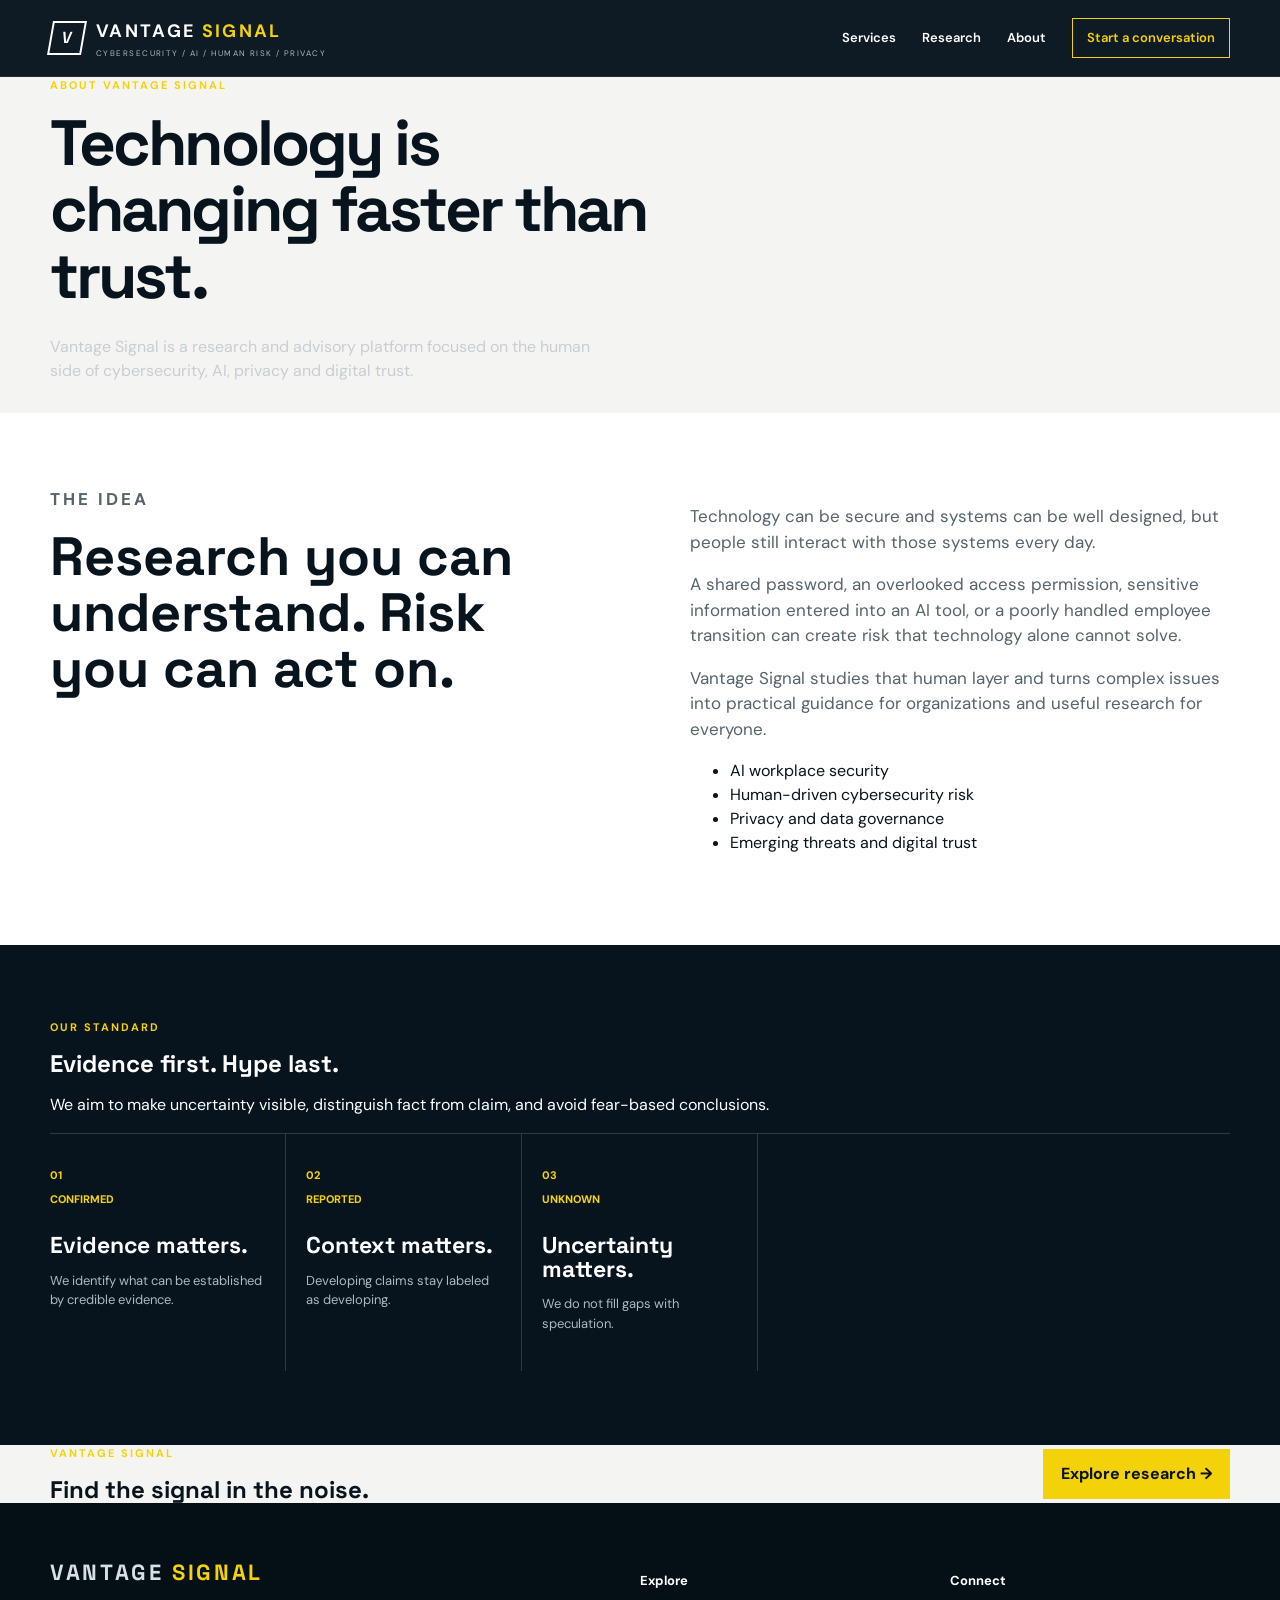
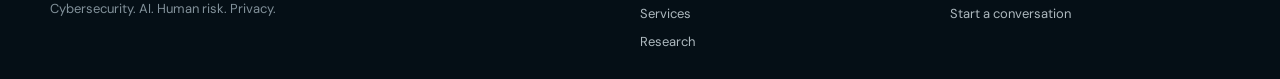
==== about.html @ 1a60cb46 "Publish about page" ====
<!DOCTYPE html><html lang="en"><head><meta charset="UTF-8"><meta name="viewport" content="width=device-width, initial-scale=1.0"><title>About | Vantage Signal</title><link rel="stylesheet" href="styles.css"><link rel="stylesheet" href="v3.css"></head><body><header class="site-header"><div class="container nav-wrap"><a class="brand" href="index.html"><span class="brand-mark">V</span><span><strong>VANTAGE <em>SIGNAL</em></strong><small>CYBERSECURITY / AI / HUMAN RISK / PRIVACY</small></span></a><nav class="nav"><a href="services.html">Services</a><a href="research.html">Research</a><a href="about.html">About</a><a class="nav-button" href="contact.html">Start a conversation</a></nav></div></header><main><section class="library-hero"><div class="container"><p class="eyebrow">ABOUT VANTAGE SIGNAL</p><h1>Technology is changing faster than trust.</h1><p class="lede">Vantage Signal is a research and advisory platform focused on the human side of cybersecurity, AI, privacy and digital trust.</p></div></section><section class="section about"><div class="container about-grid"><div><p class="eyebrow">THE IDEA</p><h2>Research you can understand. Risk you can act on.</h2></div><div><p>Technology can be secure and systems can be well designed, but people still interact with those systems every day.</p><p>A shared password, an overlooked access permission, sensitive information entered into an AI tool, or a poorly handled employee transition can create risk that technology alone cannot solve.</p><p>Vantage Signal studies that human layer and turns complex issues into practical guidance for organizations and useful research for everyone.</p><ul><li>AI workplace security</li><li>Human-driven cybersecurity risk</li><li>Privacy and data governance</li><li>Emerging threats and digital trust</li></ul></div></div></section><section class="section methodology"><div class="container"><div class="method-head"><div><p class="eyebrow">OUR STANDARD</p><h2>Evidence first. Hype last.</h2></div><p>We aim to make uncertainty visible, distinguish fact from claim, and avoid fear-based conclusions.</p></div><div class="method-grid"><div class="method-step method-dark"><span>01</span><div><span>CONFIRMED</span><h3>Evidence matters.</h3><p>We identify what can be established by credible evidence.</p></div></div><div class="method-step"><span>02</span><div><span>REPORTED</span><h3>Context matters.</h3><p>Developing claims stay labeled as developing.</p></div></div><div class="method-step"><span>03</span><div><span>UNKNOWN</span><h3>Uncertainty matters.</h3><p>We do not fill gaps with speculation.</p></div></div></div></div></section><section class="library-cta"><div class="container organization-cta-wrap"><div><p class="eyebrow">VANTAGE SIGNAL</p><h2>Find the signal in the noise.</h2></div><a class="primary-button" href="research.html">Explore research →</a></div></section></main><footer class="footer"><div class="container footer-grid"><div><div class="footer-brand">VANTAGE <span>SIGNAL</span></div><p>Cybersecurity. AI. Human risk. Privacy.</p></div><div><p class="footer-label">Explore</p><a href="services.html">Services</a><a href="research.html">Research</a></div><div><p class="footer-label">Connect</p><a href="contact.html">Start a conversation</a></div></div></footer></body></html>
---- styles.css ----
@import url('https://fonts.googleapis.com/css2?family=DM+Sans:wght@400;500;600;700&family=Space+Grotesk:wght@500;600;700&display=swap');

:root {
  --ink: #07131d;
  --ink-2: #0c1d29;
  --paper: #f4f5f2;
  --white: #fff;
  --muted: #68737b;
  --line: #d8dde0;
  --yellow: #f4d20a;
  --yellow-soft: #fff3a8;
}

* { box-sizing: border-box; }
html { scroll-behavior: smooth; }
body {
  margin: 0;
  background: var(--paper);
  color: var(--ink);
  font-family: "DM Sans", Arial, sans-serif;
  line-height: 1.5;
}
a { color: inherit; text-decoration: none; }
.container { width: min(1180px, calc(100% - 48px)); margin: 0 auto; }
.site-header {
  background: rgba(7,19,29,.97);
  color: #fff;
  position: sticky;
  top: 0;
  z-index: 20;
  border-bottom: 1px solid rgba(255,255,255,.08);
}
.nav-wrap { min-height: 76px; display: flex; align-items: center; justify-content: space-between; gap: 30px; }
.brand { display: flex; align-items: center; gap: 12px; }
.brand-mark {
  width: 34px; height: 34px; display: grid; place-items: center;
  border: 2px solid #fff; font-family: "Space Grotesk"; font-weight: 700;
  transform: skew(-10deg);
}
.brand strong { display: block; letter-spacing: .13em; font-size: 18px; }
.brand em { color: var(--yellow); font-style: normal; }
.brand small { display: block; font-size: 8px; letter-spacing: .18em; color: #aeb9bf; margin-top: 2px; }
.nav { display: flex; align-items: center; gap: 26px; font-size: 13px; font-weight: 600; }
.nav a:hover { color: var(--yellow); }
.nav-button { border: 1px solid var(--yellow); padding: 9px 14px; color: var(--yellow); }
.menu { display: none; background: none; border: 0; color: #fff; font-size: 25px; }

.hero {
  min-height: 560px; background: var(--ink); color: #fff; display: grid;
  grid-template-columns: .9fr 1.1fr; overflow: hidden; position: relative;
}
.hero-copy { padding: 78px 40px 70px 56px; display: flex; flex-direction: column; justify-content: center; position: relative; z-index: 2; }
.eyebrow { color: var(--yellow); font-size: 11px; font-weight: 700; letter-spacing: .18em; margin: 0 0 16px; }
h1,h2,h3 { font-family: "Space Grotesk", sans-serif; line-height: 1.04; margin: 0; }
h1 { font-size: clamp(42px, 5vw, 70px); letter-spacing: -.045em; max-width: 650px; }
h1 span { color: #b9c3c8; }
.lede { max-width: 570px; color: #c6ced2; font-size: 16px; margin: 26px 0 30px; }
.primary-button {
  width: fit-content; background: var(--yellow); color: #07131d; font-weight: 700;
  padding: 13px 18px; display: inline-flex; gap: 18px; align-items: center;
}
.hero-media { position: relative; min-height: 560px; }
.hero-media img { width: 100%; height: 100%; object-fit: cover; display: block; opacity: .78; }
.hero-media:after {
  content: ""; position: absolute; inset: 0;
  background: linear-gradient(90deg, var(--ink), transparent 35%, rgba(7,19,29,.1));
}
.hero-tag {
  position: absolute; right: 28px; bottom: 30px; z-index: 3;
  border-left: 4px solid var(--yellow); padding: 10px 0 10px 14px;
  font-size: 12px; letter-spacing: .16em; line-height: 1.7; color: #fff;
}
.hero-tag b { color: var(--yellow); }

.section { padding: 74px 0; }
.latest { background: var(--paper); }
.section-heading { display: flex; justify-content: space-between; align-items: end; border-bottom: 1px solid var(--line); padding-bottom: 13px; margin-bottom: 30px; }
.section-heading h2 { font-size: 36px; letter-spacing: -.035em; }
.section-heading a, .section-heading span { font-size: 12px; font-weight: 700; color: var(--muted); }
.cards { display: grid; grid-template-columns: repeat(4, 1fr); gap: 18px; }
.card { background: #fff; padding-bottom: 20px; border: 1px solid #e4e7e8; }
.card-image { height: 170px; background-size: cover; background-position: center; }
.card-image.camera { background: linear-gradient(140deg,#0b1d2a,#48636f 55%,#d5c58a); }
.card-image.airpods, .card-image.featured-airpods { background: radial-gradient(ellipse at 62% 45%, #fff 0 8%, #c4ccd1 9% 12%, transparent 13%), radial-gradient(circle at 64% 47%, #1b2730 0 2%, transparent 3%), linear-gradient(135deg,#f6e9c9,#d9b2a8 52%,#4e6b75); }
.card-image.airport { background: linear-gradient(135deg,#4d6872,#e2d7c1 50%,#17303c); }
.card-image.breach { background: linear-gradient(135deg,#101f29,#516775 48%,#d1c59e); }
.card h3, .card p, .card .date { margin-left: 18px; margin-right: 18px; }
.category { color: #9b8300; font-size: 9px; font-weight: 800; letter-spacing: .16em; margin-top: 17px; }
.card h3 { font-size: 21px; margin-top: 7px; }
.card p:not(.category) { color: var(--muted); font-size: 13px; margin-top: 11px; }
.date { display: block; font-size: 10px; color: #8a949a; margin-top: 18px; }

.dark-section { background: var(--ink); color: #fff; }
.section-heading.light { border-color: rgba(255,255,255,.15); }
.section-heading.light span { color: #9daab1; }
.investigation-grid { display: grid; grid-template-columns: repeat(4,1fr); gap: 34px; }
.number { color: var(--yellow); font: 700 14px "Space Grotesk"; margin-bottom: 24px; }
.investigation-grid h3 { font-size: 23px; }
.investigation-grid p { color: #aeb9bf; font-size: 14px; margin-top: 12px; }

.topic-grid { display: grid; grid-template-columns: repeat(4,1fr); gap: 14px; }
.topic {
  min-height: 190px; background: var(--ink-2); color: #fff; padding: 23px;
  border: 1px solid #243642; position: relative; display: flex; flex-direction: column;
  justify-content: space-between; transition: transform .2s ease, border-color .2s ease;
}
.topic:hover { transform: translateY(-4px); border-color: var(--yellow); }
.topic span { color: var(--yellow); font-size: 10px; font-weight: 800; letter-spacing: .15em; }
.topic b { font: 600 22px/1.12 "Space Grotesk"; max-width: 230px; }
.topic i { font-style: normal; position: absolute; right: 20px; bottom: 20px; color: var(--yellow); font-size: 22px; }

.about { background: #fff; }
.about-grid { display: grid; grid-template-columns: 1fr 1fr; gap: 100px; align-items: start; }
.about h2 { font-size: 54px; max-width: 470px; }
.about p { color: #56636b; font-size: 17px; max-width: 600px; }
.newsletter { background: var(--yellow); padding: 58px 0; }
.newsletter-wrap { display: grid; grid-template-columns: 1fr 1fr; gap: 60px; align-items: center; }
.newsletter .eyebrow { color: #645800; }
.newsletter h2 { font-size: 39px; max-width: 560px; }
.newsletter p { margin: 12px 0 0; }
form { display: grid; grid-template-columns: 1fr auto; gap: 8px; }
input { border: 1px solid #a89900; background: rgba(255,255,255,.65); padding: 14px; font: inherit; min-width: 0; }
form button { border: 0; background: var(--ink); color: #fff; padding: 0 20px; font-weight: 700; cursor: pointer; }
form small { grid-column: 1/-1; color: #665d16; margin-top: 4px; }

.footer { background: #050f16; color: #d9e0e3; padding: 55px 0 20px; }
.footer-grid { display: grid; grid-template-columns: 2fr 1fr 1fr; gap: 30px; }
.footer-brand { font: 700 22px "Space Grotesk"; letter-spacing: .12em; }
.footer-brand span { color: var(--yellow); }
.footer p { color: #82919a; font-size: 13px; }
.footer a { display: block; color: #aeb9bf; font-size: 13px; margin: 8px 0; }
.footer a:hover { color: var(--yellow); }
.footer-label { color: #fff !important; font-weight: 700; margin-bottom: 14px; }
.footer-bottom { border-top: 1px solid rgba(255,255,255,.1); margin-top: 45px; padding-top: 18px; display: flex; justify-content: space-between; color: #68767f; font-size: 11px; }

@media (max-width: 900px) {
  .nav { display: none; }
  .menu { display: block; }
  .hero { grid-template-columns: 1fr; }
  .hero-copy { padding: 65px 30px 45px; }
  .hero-media { min-height: 390px; }
  .cards { grid-template-columns: repeat(2,1fr); }
  .investigation-grid, .topic-grid { grid-template-columns: repeat(2,1fr); }
  .about-grid, .newsletter-wrap { grid-template-columns: 1fr; gap: 30px; }
}
@media (max-width: 580px) {
  .container { width: min(100% - 30px, 1180px); }
  .brand strong { font-size: 15px; }
  .brand small { display: none; }
  .hero-copy { padding: 55px 18px 40px; }
  h1 { font-size: 42px; }
  .cards, .investigation-grid, .topic-grid { grid-template-columns: 1fr; }
  .about h2 { font-size: 42px; }
  form { grid-template-columns: 1fr; }
  form button { padding: 13px; }
  .footer-grid { grid-template-columns: 1fr 1fr; }
  .footer-grid > div:first-child { grid-column: 1/-1; }
}

.card-image.generic-ai { background: linear-gradient(135deg,#e5d8c3,#8da0a4 50%,#263b46); }
.card-image.generic-investigation { background: linear-gradient(135deg,#182a34,#d4c7a5 48%,#71838a); }
.card-image.generic-cyber { background: linear-gradient(135deg,#d9d4c7,#506873 52%,#172a35); }
---- v3.css ----
.hero-section{padding:0;background:var(--ink);color:#fff}.hero-grid{display:grid;grid-template-columns:1fr 1fr;min-height:560px}.hero-section .hero-copy{padding:80px 45px 70px 0;display:flex;flex-direction:column;justify-content:center}.hero-section .hero-copy h1{max-width:650px}.hero-actions{display:flex;gap:20px;align-items:center}.text-link{color:#fff;font-weight:700}.hero-note{font-size:10px;letter-spacing:.12em;color:#8f9ba2;margin-top:30px}.split-paths{background:#ebe9e3}.path-intro{max-width:850px;margin-bottom:35px}.path-intro h2{font-size:clamp(35px,4.5vw,60px);line-height:1;letter-spacing:-.04em}.path-grid{display:grid;grid-template-columns:1fr 1fr;gap:16px}.path-card{padding:34px;border:1px solid #cfd2d0;background:#fff;min-height:410px;display:flex;flex-direction:column}.path-card-dark{background:var(--ink);color:#fff;border-color:var(--ink)}.path-top{display:flex;justify-content:space-between;font-size:10px;font-weight:800;letter-spacing:.12em}.path-code{color:var(--yellow)}.path-label{color:#8a949a}.path-card-dark .path-label{color:#aeb9bf}.path-card h3{font-size:32px;margin:48px 0 15px}.path-card p{color:var(--muted);max-width:520px}.path-card-dark p{color:#c1cbd0}.path-card ul{padding-left:18px;color:#4d5960}.path-card-dark ul{color:#c7d0d4}.path-card li{margin:7px 0}.path-link{margin-top:auto;color:inherit;font-weight:800;text-decoration:none;border-top:1px solid currentColor;padding-top:17px}.featured-investigation .feature-grid{display:grid;grid-template-columns:1.05fr .95fr;gap:65px;align-items:center}.feature-copy h2{font-size:clamp(42px,5.2vw,70px);line-height:.98;letter-spacing:-.04em;margin:10px 0 20px}.feature-copy>p:not(.eyebrow):not(.category){color:#c2c9ce;font-size:17px}.feature-meta{display:flex;align-items:center;gap:22px;margin-top:28px;flex-wrap:wrap}.light-button{background:#fff;color:var(--ink)!important}.feature-visual{min-height:470px;display:flex;flex-direction:column;justify-content:space-between;border:1px solid #3a4651;background:#101925;padding:25px;position:relative;box-shadow:14px 14px 0 #05090f}.feature-label{font-size:9px;letter-spacing:.14em;color:#929ca4;font-weight:800}.feature-big{font-size:clamp(68px,9vw,120px);font-weight:900;letter-spacing:-.07em}.feature-flow{display:grid;grid-template-columns:1fr auto 1fr auto 1fr;gap:12px;align-items:center;border-top:1px solid #303845;border-bottom:1px solid #303845;padding:25px 0}.feature-flow span{font-weight:800;letter-spacing:.1em}.feature-flow i{color:var(--yellow);font-size:24px;font-style:normal}.feature-questions{display:grid;gap:6px;color:var(--yellow);font-size:9px;letter-spacing:.13em;font-weight:800}.evidence-stamp{position:absolute;right:24px;bottom:24px;background:var(--yellow);color:var(--ink);padding:10px 13px;font-size:9px;font-weight:900;transform:rotate(-2deg);box-shadow:5px 5px 0 #05090f}.services-home{background:#fff}.service-card{background:#fff}.featured-service{border:2px solid var(--ink);box-shadow:9px 9px 0 var(--yellow)}.methodology{background:var(--ink);color:#fff}.method-intro{max-width:470px;color:#aeb9bf}.method-grid{display:grid;grid-template-columns:repeat(5,1fr);border-top:1px solid #303845}.method-grid>div{padding:28px 20px 25px 0;border-right:1px solid #303845}.method-grid>div:not(:first-child){padding-left:20px}.method-grid span{color:var(--yellow);font-size:11px;font-weight:800}.method-grid h3{font-size:23px;margin:24px 0 8px}.method-grid p{color:#aeb9bf;font-size:13px}.evidence-grid{display:grid;grid-template-columns:repeat(3,1fr);margin-top:1px;border-top:1px solid #303845}.evidence-grid div{padding:20px 22px 0 0}.evidence-grid strong{display:block;color:var(--yellow);font-size:10px;letter-spacing:.14em}.evidence-grid span{display:block;color:#8f9ba2;font-size:12px;margin-top:6px}.trust{background:#fff}.trust-grid{display:grid;grid-template-columns:1fr 1fr;gap:80px}.trust-grid h2{font-size:clamp(38px,5vw,64px);line-height:.98}.trust-copy>p{color:var(--muted);font-size:17px}.trust-lines{border-top:1px solid var(--line);margin-top:25px}.trust-lines div{display:flex;justify-content:space-between;gap:20px;padding:14px 0;border-bottom:1px solid var(--line);font-size:11px}.trust-lines span{color:var(--muted)}.organization-cta{background:var(--yellow)}.organization-cta-wrap{display:flex;align-items:center;justify-content:space-between;gap:50px}.organization-cta h2{font-size:clamp(36px,5vw,64px);line-height:1;max-width:780px}.organization-cta p:not(.eyebrow){color:#4f480e}.organization-cta .primary-button{white-space:nowrap}@media(max-width:900px){.hero-grid,.path-grid,.featured-investigation .feature-grid,.trust-grid{grid-template-columns:1fr}.hero-section .hero-copy{padding:65px 0 45px}.hero-media{min-height:390px}.method-grid{grid-template-columns:repeat(2,1fr)}.method-grid>div{border-bottom:1px solid #303845}.evidence-grid{grid-template-columns:1fr}.organization-cta-wrap{display:block}.organization-cta .primary-button{margin-top:25px;display:inline-flex}}@media(max-width:600px){.hero-section .hero-copy{padding:55px 0 40px}.path-card h3{font-size:28px;margin-top:35px}.method-grid{grid-template-columns:1fr}.method-grid>div,.method-grid>div:not(:first-child){padding:24px 0;border-right:0}.trust-lines div{display:block}.trust-lines span{display:block;margin-top:5px}}
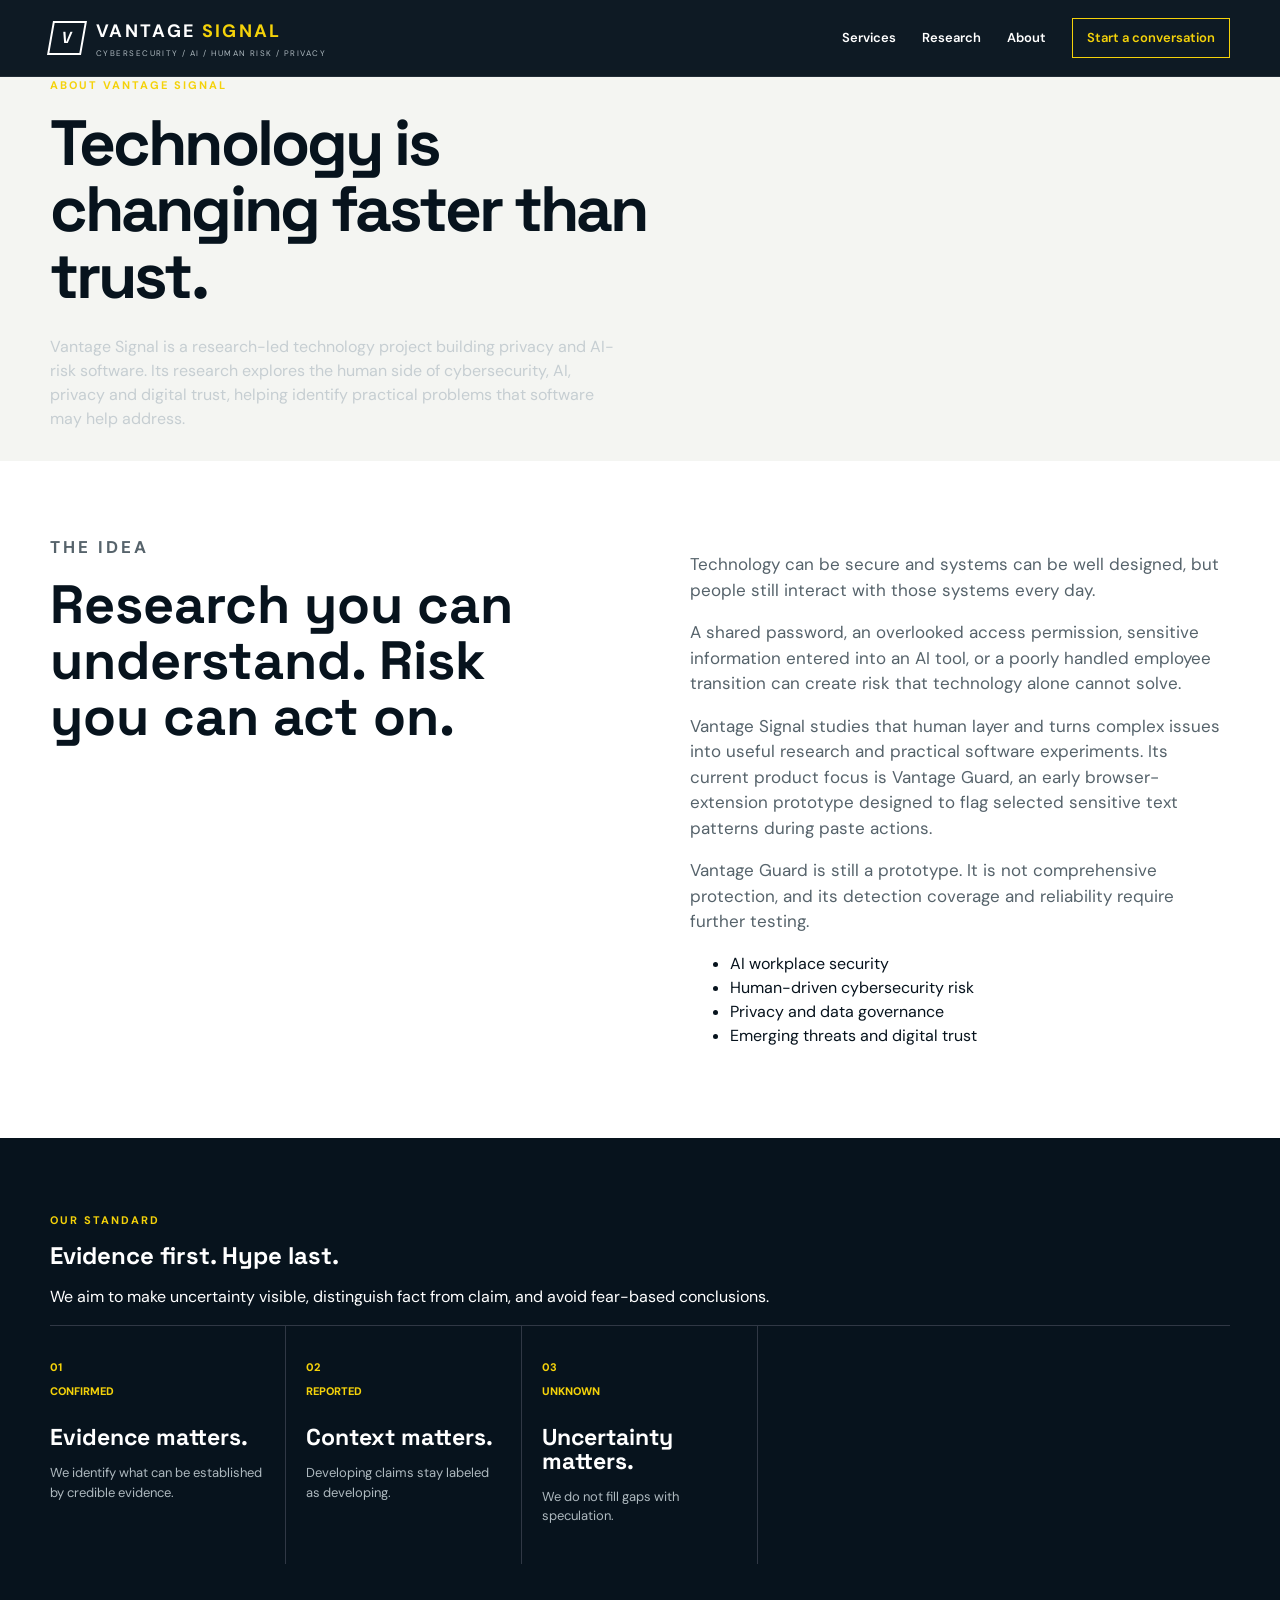
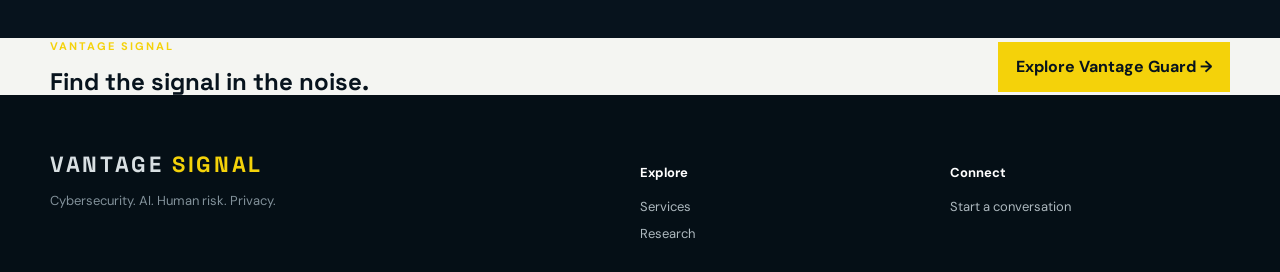
==== commit b9c2135a: "Refocus Vantage Signal site on Vantage Guard prototype" ====
--- a/about.html
+++ b/about.html
@@ -1 +1 @@
-<!DOCTYPE html><html lang="en"><head><meta charset="UTF-8"><meta name="viewport" content="width=device-width, initial-scale=1.0"><title>About | Vantage Signal</title><link rel="stylesheet" href="styles.css"><link rel="stylesheet" href="v3.css"></head><body><header class="site-header"><div class="container nav-wrap"><a class="brand" href="index.html"><span class="brand-mark">V</span><span><strong>VANTAGE <em>SIGNAL</em></strong><small>CYBERSECURITY / AI / HUMAN RISK / PRIVACY</small></span></a><nav class="nav"><a href="services.html">Services</a><a href="research.html">Research</a><a href="about.html">About</a><a class="nav-button" href="contact.html">Start a conversation</a></nav></div></header><main><section class="library-hero"><div class="container"><p class="eyebrow">ABOUT VANTAGE SIGNAL</p><h1>Technology is changing faster than trust.</h1><p class="lede">Vantage Signal is a research and advisory platform focused on the human side of cybersecurity, AI, privacy and digital trust.</p></div></section><section class="section about"><div class="container about-grid"><div><p class="eyebrow">THE IDEA</p><h2>Research you can understand. Risk you can act on.</h2></div><div><p>Technology can be secure and systems can be well designed, but people still interact with those systems every day.</p><p>A shared password, an overlooked access permission, sensitive information entered into an AI tool, or a poorly handled employee transition can create risk that technology alone cannot solve.</p><p>Vantage Signal studies that human layer and turns complex issues into practical guidance for organizations and useful research for everyone.</p><ul><li>AI workplace security</li><li>Human-driven cybersecurity risk</li><li>Privacy and data governance</li><li>Emerging threats and digital trust</li></ul></div></div></section><section class="section methodology"><div class="container"><div class="method-head"><div><p class="eyebrow">OUR STANDARD</p><h2>Evidence first. Hype last.</h2></div><p>We aim to make uncertainty visible, distinguish fact from claim, and avoid fear-based conclusions.</p></div><div class="method-grid"><div class="method-step method-dark"><span>01</span><div><span>CONFIRMED</span><h3>Evidence matters.</h3><p>We identify what can be established by credible evidence.</p></div></div><div class="method-step"><span>02</span><div><span>REPORTED</span><h3>Context matters.</h3><p>Developing claims stay labeled as developing.</p></div></div><div class="method-step"><span>03</span><div><span>UNKNOWN</span><h3>Uncertainty matters.</h3><p>We do not fill gaps with speculation.</p></div></div></div></div></section><section class="library-cta"><div class="container organization-cta-wrap"><div><p class="eyebrow">VANTAGE SIGNAL</p><h2>Find the signal in the noise.</h2></div><a class="primary-button" href="research.html">Explore research →</a></div></section></main><footer class="footer"><div class="container footer-grid"><div><div class="footer-brand">VANTAGE <span>SIGNAL</span></div><p>Cybersecurity. AI. Human risk. Privacy.</p></div><div><p class="footer-label">Explore</p><a href="services.html">Services</a><a href="research.html">Research</a></div><div><p class="footer-label">Connect</p><a href="contact.html">Start a conversation</a></div></div></footer></body></html>+<!DOCTYPE html><html lang="en"><head><meta charset="UTF-8"><meta name="viewport" content="width=device-width, initial-scale=1.0"><title>About | Vantage Signal</title><link rel="stylesheet" href="styles.css"><link rel="stylesheet" href="v3.css"></head><body><header class="site-header"><div class="container nav-wrap"><a class="brand" href="index.html"><span class="brand-mark">V</span><span><strong>VANTAGE <em>SIGNAL</em></strong><small>CYBERSECURITY / AI / HUMAN RISK / PRIVACY</small></span></a><nav class="nav"><a href="services.html">Services</a><a href="research.html">Research</a><a href="about.html">About</a><a class="nav-button" href="contact.html">Start a conversation</a></nav></div></header><main><section class="library-hero"><div class="container"><p class="eyebrow">ABOUT VANTAGE SIGNAL</p><h1>Technology is changing faster than trust.</h1><p class="lede">Vantage Signal is a research-led technology project building privacy and AI-risk software. Its research explores the human side of cybersecurity, AI, privacy and digital trust, helping identify practical problems that software may help address.</p></div></section><section class="section about"><div class="container about-grid"><div><p class="eyebrow">THE IDEA</p><h2>Research you can understand. Risk you can act on.</h2></div><div><p>Technology can be secure and systems can be well designed, but people still interact with those systems every day.</p><p>A shared password, an overlooked access permission, sensitive information entered into an AI tool, or a poorly handled employee transition can create risk that technology alone cannot solve.</p><p>Vantage Signal studies that human layer and turns complex issues into useful research and practical software experiments. Its current product focus is Vantage Guard, an early browser-extension prototype designed to flag selected sensitive text patterns during paste actions.</p><p>Vantage Guard is still a prototype. It is not comprehensive protection, and its detection coverage and reliability require further testing.</p><ul><li>AI workplace security</li><li>Human-driven cybersecurity risk</li><li>Privacy and data governance</li><li>Emerging threats and digital trust</li></ul></div></div></section><section class="section methodology"><div class="container"><div class="method-head"><div><p class="eyebrow">OUR STANDARD</p><h2>Evidence first. Hype last.</h2></div><p>We aim to make uncertainty visible, distinguish fact from claim, and avoid fear-based conclusions.</p></div><div class="method-grid"><div class="method-step method-dark"><span>01</span><div><span>CONFIRMED</span><h3>Evidence matters.</h3><p>We identify what can be established by credible evidence.</p></div></div><div class="method-step"><span>02</span><div><span>REPORTED</span><h3>Context matters.</h3><p>Developing claims stay labeled as developing.</p></div></div><div class="method-step"><span>03</span><div><span>UNKNOWN</span><h3>Uncertainty matters.</h3><p>We do not fill gaps with speculation.</p></div></div></div></div></section><section class="library-cta"><div class="container organization-cta-wrap"><div><p class="eyebrow">VANTAGE SIGNAL</p><h2>Find the signal in the noise.</h2></div><a class="primary-button" href="services.html">Explore Vantage Guard →</a></div></section></main><footer class="footer"><div class="container footer-grid"><div><div class="footer-brand">VANTAGE <span>SIGNAL</span></div><p>Cybersecurity. AI. Human risk. Privacy.</p></div><div><p class="footer-label">Explore</p><a href="services.html">Services</a><a href="research.html">Research</a></div><div><p class="footer-label">Connect</p><a href="contact.html">Start a conversation</a></div></div></footer></body></html>
--- a/v3.css
+++ b/v3.css
@@ -1 +1,4 @@
-.hero-section{padding:0;background:var(--ink);color:#fff}.hero-grid{display:grid;grid-template-columns:1fr 1fr;min-height:560px}.hero-section .hero-copy{padding:80px 45px 70px 0;display:flex;flex-direction:column;justify-content:center}.hero-section .hero-copy h1{max-width:650px}.hero-actions{display:flex;gap:20px;align-items:center}.text-link{color:#fff;font-weight:700}.hero-note{font-size:10px;letter-spacing:.12em;color:#8f9ba2;margin-top:30px}.split-paths{background:#ebe9e3}.path-intro{max-width:850px;margin-bottom:35px}.path-intro h2{font-size:clamp(35px,4.5vw,60px);line-height:1;letter-spacing:-.04em}.path-grid{display:grid;grid-template-columns:1fr 1fr;gap:16px}.path-card{padding:34px;border:1px solid #cfd2d0;background:#fff;min-height:410px;display:flex;flex-direction:column}.path-card-dark{background:var(--ink);color:#fff;border-color:var(--ink)}.path-top{display:flex;justify-content:space-between;font-size:10px;font-weight:800;letter-spacing:.12em}.path-code{color:var(--yellow)}.path-label{color:#8a949a}.path-card-dark .path-label{color:#aeb9bf}.path-card h3{font-size:32px;margin:48px 0 15px}.path-card p{color:var(--muted);max-width:520px}.path-card-dark p{color:#c1cbd0}.path-card ul{padding-left:18px;color:#4d5960}.path-card-dark ul{color:#c7d0d4}.path-card li{margin:7px 0}.path-link{margin-top:auto;color:inherit;font-weight:800;text-decoration:none;border-top:1px solid currentColor;padding-top:17px}.featured-investigation .feature-grid{display:grid;grid-template-columns:1.05fr .95fr;gap:65px;align-items:center}.feature-copy h2{font-size:clamp(42px,5.2vw,70px);line-height:.98;letter-spacing:-.04em;margin:10px 0 20px}.feature-copy>p:not(.eyebrow):not(.category){color:#c2c9ce;font-size:17px}.feature-meta{display:flex;align-items:center;gap:22px;margin-top:28px;flex-wrap:wrap}.light-button{background:#fff;color:var(--ink)!important}.feature-visual{min-height:470px;display:flex;flex-direction:column;justify-content:space-between;border:1px solid #3a4651;background:#101925;padding:25px;position:relative;box-shadow:14px 14px 0 #05090f}.feature-label{font-size:9px;letter-spacing:.14em;color:#929ca4;font-weight:800}.feature-big{font-size:clamp(68px,9vw,120px);font-weight:900;letter-spacing:-.07em}.feature-flow{display:grid;grid-template-columns:1fr auto 1fr auto 1fr;gap:12px;align-items:center;border-top:1px solid #303845;border-bottom:1px solid #303845;padding:25px 0}.feature-flow span{font-weight:800;letter-spacing:.1em}.feature-flow i{color:var(--yellow);font-size:24px;font-style:normal}.feature-questions{display:grid;gap:6px;color:var(--yellow);font-size:9px;letter-spacing:.13em;font-weight:800}.evidence-stamp{position:absolute;right:24px;bottom:24px;background:var(--yellow);color:var(--ink);padding:10px 13px;font-size:9px;font-weight:900;transform:rotate(-2deg);box-shadow:5px 5px 0 #05090f}.services-home{background:#fff}.service-card{background:#fff}.featured-service{border:2px solid var(--ink);box-shadow:9px 9px 0 var(--yellow)}.methodology{background:var(--ink);color:#fff}.method-intro{max-width:470px;color:#aeb9bf}.method-grid{display:grid;grid-template-columns:repeat(5,1fr);border-top:1px solid #303845}.method-grid>div{padding:28px 20px 25px 0;border-right:1px solid #303845}.method-grid>div:not(:first-child){padding-left:20px}.method-grid span{color:var(--yellow);font-size:11px;font-weight:800}.method-grid h3{font-size:23px;margin:24px 0 8px}.method-grid p{color:#aeb9bf;font-size:13px}.evidence-grid{display:grid;grid-template-columns:repeat(3,1fr);margin-top:1px;border-top:1px solid #303845}.evidence-grid div{padding:20px 22px 0 0}.evidence-grid strong{display:block;color:var(--yellow);font-size:10px;letter-spacing:.14em}.evidence-grid span{display:block;color:#8f9ba2;font-size:12px;margin-top:6px}.trust{background:#fff}.trust-grid{display:grid;grid-template-columns:1fr 1fr;gap:80px}.trust-grid h2{font-size:clamp(38px,5vw,64px);line-height:.98}.trust-copy>p{color:var(--muted);font-size:17px}.trust-lines{border-top:1px solid var(--line);margin-top:25px}.trust-lines div{display:flex;justify-content:space-between;gap:20px;padding:14px 0;border-bottom:1px solid var(--line);font-size:11px}.trust-lines span{color:var(--muted)}.organization-cta{background:var(--yellow)}.organization-cta-wrap{display:flex;align-items:center;justify-content:space-between;gap:50px}.organization-cta h2{font-size:clamp(36px,5vw,64px);line-height:1;max-width:780px}.organization-cta p:not(.eyebrow){color:#4f480e}.organization-cta .primary-button{white-space:nowrap}@media(max-width:900px){.hero-grid,.path-grid,.featured-investigation .feature-grid,.trust-grid{grid-template-columns:1fr}.hero-section .hero-copy{padding:65px 0 45px}.hero-media{min-height:390px}.method-grid{grid-template-columns:repeat(2,1fr)}.method-grid>div{border-bottom:1px solid #303845}.evidence-grid{grid-template-columns:1fr}.organization-cta-wrap{display:block}.organization-cta .primary-button{margin-top:25px;display:inline-flex}}@media(max-width:600px){.hero-section .hero-copy{padding:55px 0 40px}.path-card h3{font-size:28px;margin-top:35px}.method-grid{grid-template-columns:1fr}.method-grid>div,.method-grid>div:not(:first-child){padding:24px 0;border-right:0}.trust-lines div{display:block}.trust-lines span{display:block;margin-top:5px}}+.hero-section{padding:0;background:var(--ink);color:#fff}.hero-grid{display:grid;grid-template-columns:1fr 1fr;min-height:560px}.hero-section .hero-copy{padding:80px 45px 70px 0;display:flex;flex-direction:column;justify-content:center}.hero-section .hero-copy h1{max-width:650px}.hero-actions{display:flex;gap:20px;align-items:center}.text-link{color:#fff;font-weight:700}.hero-note{font-size:10px;letter-spacing:.12em;color:#8f9ba2;margin-top:30px}.split-paths{background:#ebe9e3}.path-intro{max-width:850px;margin-bottom:35px}.path-intro h2{font-size:clamp(35px,4.5vw,60px);line-height:1;letter-spacing:-.04em}.path-grid{display:grid;grid-template-columns:1fr 1fr;gap:16px}.path-card{padding:34px;border:1px solid #cfd2d0;background:#fff;min-height:410px;display:flex;flex-direction:column}.path-card-dark{background:var(--ink);color:#fff;border-color:var(--ink)}.path-top{display:flex;justify-content:space-between;font-size:10px;font-weight:800;letter-spacing:.12em}.path-code{color:var(--yellow)}.path-label{color:#8a949a}.path-card-dark .path-label{color:#aeb9bf}.path-card h3{font-size:32px;margin:48px 0 15px}.path-card p{color:var(--muted);max-width:520px}.path-card-dark p{color:#c1cbd0}.path-card ul{padding-left:18px;color:#4d5960}.path-card-dark ul{color:#c7d0d4}.path-card li{margin:7px 0}.path-link{margin-top:auto;color:inherit;font-weight:800;text-decoration:none;border-top:1px solid currentColor;padding-top:17px}.featured-investigation .feature-grid{display:grid;grid-template-columns:1.05fr .95fr;gap:65px;align-items:center}.feature-copy h2{font-size:clamp(42px,5.2vw,70px);line-height:.98;letter-spacing:-.04em;margin:10px 0 20px}.feature-copy>p:not(.eyebrow):not(.category){color:#c2c9ce;font-size:17px}.feature-meta{display:flex;align-items:center;gap:22px;margin-top:28px;flex-wrap:wrap}.light-button{background:#fff;color:var(--ink)!important}.feature-visual{min-height:470px;display:flex;flex-direction:column;justify-content:space-between;border:1px solid #3a4651;background:#101925;padding:25px;position:relative;box-shadow:14px 14px 0 #05090f}.feature-label{font-size:9px;letter-spacing:.14em;color:#929ca4;font-weight:800}.feature-big{font-size:clamp(68px,9vw,120px);font-weight:900;letter-spacing:-.07em}.feature-flow{display:grid;grid-template-columns:1fr auto 1fr auto 1fr;gap:12px;align-items:center;border-top:1px solid #303845;border-bottom:1px solid #303845;padding:25px 0}.feature-flow span{font-weight:800;letter-spacing:.1em}.feature-flow i{color:var(--yellow);font-size:24px;font-style:normal}.feature-questions{display:grid;gap:6px;color:var(--yellow);font-size:9px;letter-spacing:.13em;font-weight:800}.evidence-stamp{position:absolute;right:24px;bottom:24px;background:var(--yellow);color:var(--ink);padding:10px 13px;font-size:9px;font-weight:900;transform:rotate(-2deg);box-shadow:5px 5px 0 #05090f}
+/* FOR ORGANIZATIONS — structured service section */
+.services-home{background:#f4f2ed!important;padding:100px 0!important}.services-home .section-heading{display:grid!important;grid-template-columns:minmax(0,1fr) auto!important;gap:40px!important;align-items:end!important;margin-bottom:48px!important;border-bottom:1px solid #c9cecf!important;padding-bottom:28px!important}.services-home .section-heading .eyebrow{margin:0 0 14px!important;color:#8a6c00!important;font-size:10px!important;font-weight:900!important;letter-spacing:.17em!important}.services-home .section-heading h2{font-family:'Space Grotesk',Arial,sans-serif!important;font-size:clamp(40px,5vw,68px)!important;line-height:.96!important;letter-spacing:-.05em!important;color:#07131d!important;max-width:780px!important;margin:0!important}.services-home .section-heading>a{color:#07131d!important;font-size:12px!important;font-weight:900!important;text-decoration:none!important;white-space:nowrap!important;padding-bottom:5px!important}.services-home .section-heading>a:hover{text-decoration:underline!important}.services-home .service-grid{display:grid!important;grid-template-columns:1.18fr 1fr 1fr!important;gap:16px!important;align-items:stretch!important}.services-home .service-card{background:#fff!important;border:1px solid #cbd0d2!important;padding:30px!important;min-height:390px!important;display:flex!important;flex-direction:column!important;position:relative!important;box-shadow:none!important}.services-home .service-card.featured-service{background:#07131d!important;color:#fff!important;border:1px solid #07131d!important;box-shadow:10px 10px 0 #f1d34b!important}.services-home .service-top{display:flex!important;justify-content:space-between!important;align-items:center!important;border-bottom:1px solid #d7dcdd!important;padding-bottom:18px!important;font-size:10px!important;font-weight:900!important;letter-spacing:.14em!important}.services-home .featured-service .service-top{border-color:#30404a!important}.services-home .service-top .price{font-size:12px!important;letter-spacing:.04em!important}.services-home .service-card .category{font-size:9px!important;font-weight:900!important;letter-spacing:.16em!important;color:#8a6c00!important;margin:25px 0 0!important}.services-home .featured-service .category{color:#f1d34b!important}.services-home .service-card h3{font-family:'Space Grotesk',Arial,sans-serif!important;font-size:28px!important;line-height:1.04!important;letter-spacing:-.025em!important;color:#07131d!important;margin:12px 0 14px!important;max-width:360px!important}.services-home .featured-service h3{color:#fff!important}.services-home .service-card>p:not(.category){color:#657078!important;font-size:15px!important;line-height:1.55!important;max-width:350px!important;margin:0!important}.services-home .featured-service>p:not(.category){color:#c2ccd1!important}.services-home .service-card>a{margin-top:auto;padding-top:20px!important;border-top:1px solid #d7dcdd!important;color:#07131d!important;font-size:11px!important;font-weight:900!important;text-decoration:none!important;letter-spacing:.02em!important}.services-home .featured-service>a{border-color:#30404a!important;color:#fff!important}.services-home .service-card>a:hover{color:#8a6c00!important}.services-home .featured-service>a:hover{color:#f1d34b!important}
+.methodology{background:var(--ink);color:#fff}.method-intro{max-width:470px;color:#aeb9bf}.method-grid{display:grid;grid-template-columns:repeat(5,1fr);border-top:1px solid #303845}.method-grid>div{padding:28px 20px 25px 0;border-right:1px solid #303845}.method-grid>div:not(:first-child){padding-left:20px}.method-grid span{color:var(--yellow);font-size:11px;font-weight:800}.method-grid h3{font-size:23px;margin:24px 0 8px}.method-grid p{color:#aeb9bf;font-size:13px}.evidence-grid{display:grid;grid-template-columns:repeat(3,1fr);margin-top:1px;border-top:1px solid #303845}.evidence-grid div{padding:20px 22px 0 0}.evidence-grid strong{display:block;color:var(--yellow);font-size:10px;letter-spacing:.14em}.evidence-grid span{display:block;color:#8f9ba2;font-size:12px;margin-top:6px}.trust{background:#fff}.trust-grid{display:grid;grid-template-columns:1fr 1fr;gap:80px}.trust-grid h2{font-size:clamp(38px,5vw,64px);line-height:.98}.trust-copy>p{color:var(--muted);font-size:17px}.trust-lines{border-top:1px solid var(--line);margin-top:25px}.trust-lines div{display:flex;justify-content:space-between;gap:20px;padding:14px 0;border-bottom:1px solid var(--line);font-size:11px}.trust-lines span{color:var(--muted)}.organization-cta{background:var(--yellow)}.organization-cta-wrap{display:flex;align-items:center;justify-content:space-between;gap:50px}.organization-cta h2{font-size:clamp(36px,5vw,64px);line-height:1;max-width:780px}.organization-cta p:not(.eyebrow){color:#4f480e}.organization-cta .primary-button{white-space:nowrap}.article-kicker{font-size:10px;letter-spacing:.16em;font-weight:800;color:#9daab1}.article-hero{background:#0b1320;color:#fff;padding:92px 0 88px}.article-hero .container{max-width:1180px;margin:auto}.article-hero .eyebrow{font-size:10px;letter-spacing:.16em;font-weight:800;color:#f1d34b;margin:0 0 18px}.article-hero .article-kicker{color:#9daab1;margin:0 0 20px}.article-hero h1{color:#fff!important;opacity:1!important;visibility:visible!important;font-size:clamp(48px,6vw,82px);line-height:.96;letter-spacing:-.055em;max-width:930px;margin:0}.article-hero .lede{color:#c3ccd1!important;opacity:1!important;visibility:visible!important;font-size:18px;line-height:1.55;max-width:760px;margin:28px 0 0}.article-visual{background:#ebe9e3}.article-visual-card{border:1px solid #384250;background:#101925;padding:28px;box-shadow:14px 14px 0 #05090f;color:#fff}.article-visual-word{font-size:clamp(65px,9vw,120px);font-weight:900;letter-spacing:-.07em}.article-flow{display:grid;grid-template-columns:1fr auto 1fr auto 1fr;gap:12px;align-items:center;border-top:1px solid #303845;border-bottom:1px solid #303845;padding:25px 0}.article-flow i{color:var(--yellow);font-size:24px;font-style:normal}.article-flow span{display:block;color:#8f9ba2;font-size:10px;letter-spacing:.1em}.article-layout{display:grid;grid-template-columns:minmax(0,1fr) 300px;gap:70px}.article-body{background:#f4f2ed}.article-body article{max-width:760px}.article-body p{font-size:17px;line-height:1.7;color:#3f4248!important;opacity:1!important;visibility:visible!important}.article-body h2{color:#0b1320!important;font-family:'Space Grotesk',Arial,sans-serif;font-size:32px;line-height:1.1;margin:50px 0 16px;opacity:1!important;visibility:visible!important}.article-body h3{color:#0b1320!important}.article-lead{font-size:23px!important;line-height:1.45!important;color:#0b1320!important}.article-callout{border-left:4px solid var(--yellow);background:#ebe9e3;padding:22px;margin:30px 0}.article-diagram,.know-grid{display:grid;grid-template-columns:repeat(2,1fr);gap:1px;background:var(--line);margin:30px 0}.article-diagram>div,.know-grid>div{background:#fff;padding:25px}.article-diagram span{display:block;font-size:10px;letter-spacing:.12em;color:#8a6c00;font-weight:800;margin-bottom:7px}.article-diagram b{color:#0b1320}.know-grid h3{margin-top:0}.know-grid li{color:#3f4248;line-height:1.5;margin:7px 0}.article-end-note{border-top:1px solid var(--line);margin-top:45px;padding-top:18px;display:flex;justify-content:space-between;gap:20px;color:#0b1320}.sidebar-card{background:#fff;border:1px solid var(--line);padding:22px;margin-bottom:16px;color:#3f4248}.sidebar-card p{font-size:13px!important}.sidebar-card .eyebrow{color:#8a6c00!important;font-size:9px!important}.sidebar-card a{color:#0b1320;text-decoration:underline}.article-body aside .secondary-button{display:inline-flex;background:#0b1320;color:#fff;padding:13px 16px;text-decoration:none;font-weight:700}.article-body aside .secondary-button:hover{background:#f1d34b;color:#0b1320}@media(max-width:900px){.hero-grid,.path-grid,.featured-investigation .feature-grid,.trust-grid,.article-layout{grid-template-columns:1fr}.hero-section .hero-copy{padding:65px 0 45px}.hero-media{min-height:390px}.services-home .section-heading{grid-template-columns:1fr!important;gap:20px!important}.services-home .section-heading>a{justify-self:start!important}.services-home .service-grid{grid-template-columns:1fr 1fr!important}.services-home .service-card.featured-service{grid-column:1 / -1!important}.method-grid{grid-template-columns:repeat(2,1fr)}.method-grid>div{border-bottom:1px solid #303845}.evidence-grid{grid-template-columns:1fr}.organization-cta-wrap{display:block}.organization-cta .primary-button{margin-top:25px;display:inline-flex}.library-grid{grid-template-columns:1fr 1fr}}@media(max-width:600px){.hero-section .hero-copy{padding:55px 0 40px}.path-card h3{font-size:28px;margin-top:35px}.services-home{padding:70px 0!important}.services-home .section-heading h2{font-size:42px!important}.services-home .service-grid{grid-template-columns:1fr!important}.services-home .service-card.featured-service{grid-column:auto!important}.services-home .service-card{min-height:350px!important}.method-grid{grid-template-columns:1fr}.method-grid>div,.method-grid>div:not(:first-child){padding:24px 0;border-right:0}.trust-lines div{display:block}.trust-lines span{display:block;margin-top:5px}.article-hero{padding:65px 0}.article-hero h1{font-size:52px}.article-layout{gap:35px}.article-diagram,.know-grid{grid-template-columns:1fr}.article-end-note{display:block}.article-end-note strong{display:block;margin-top:8px}}
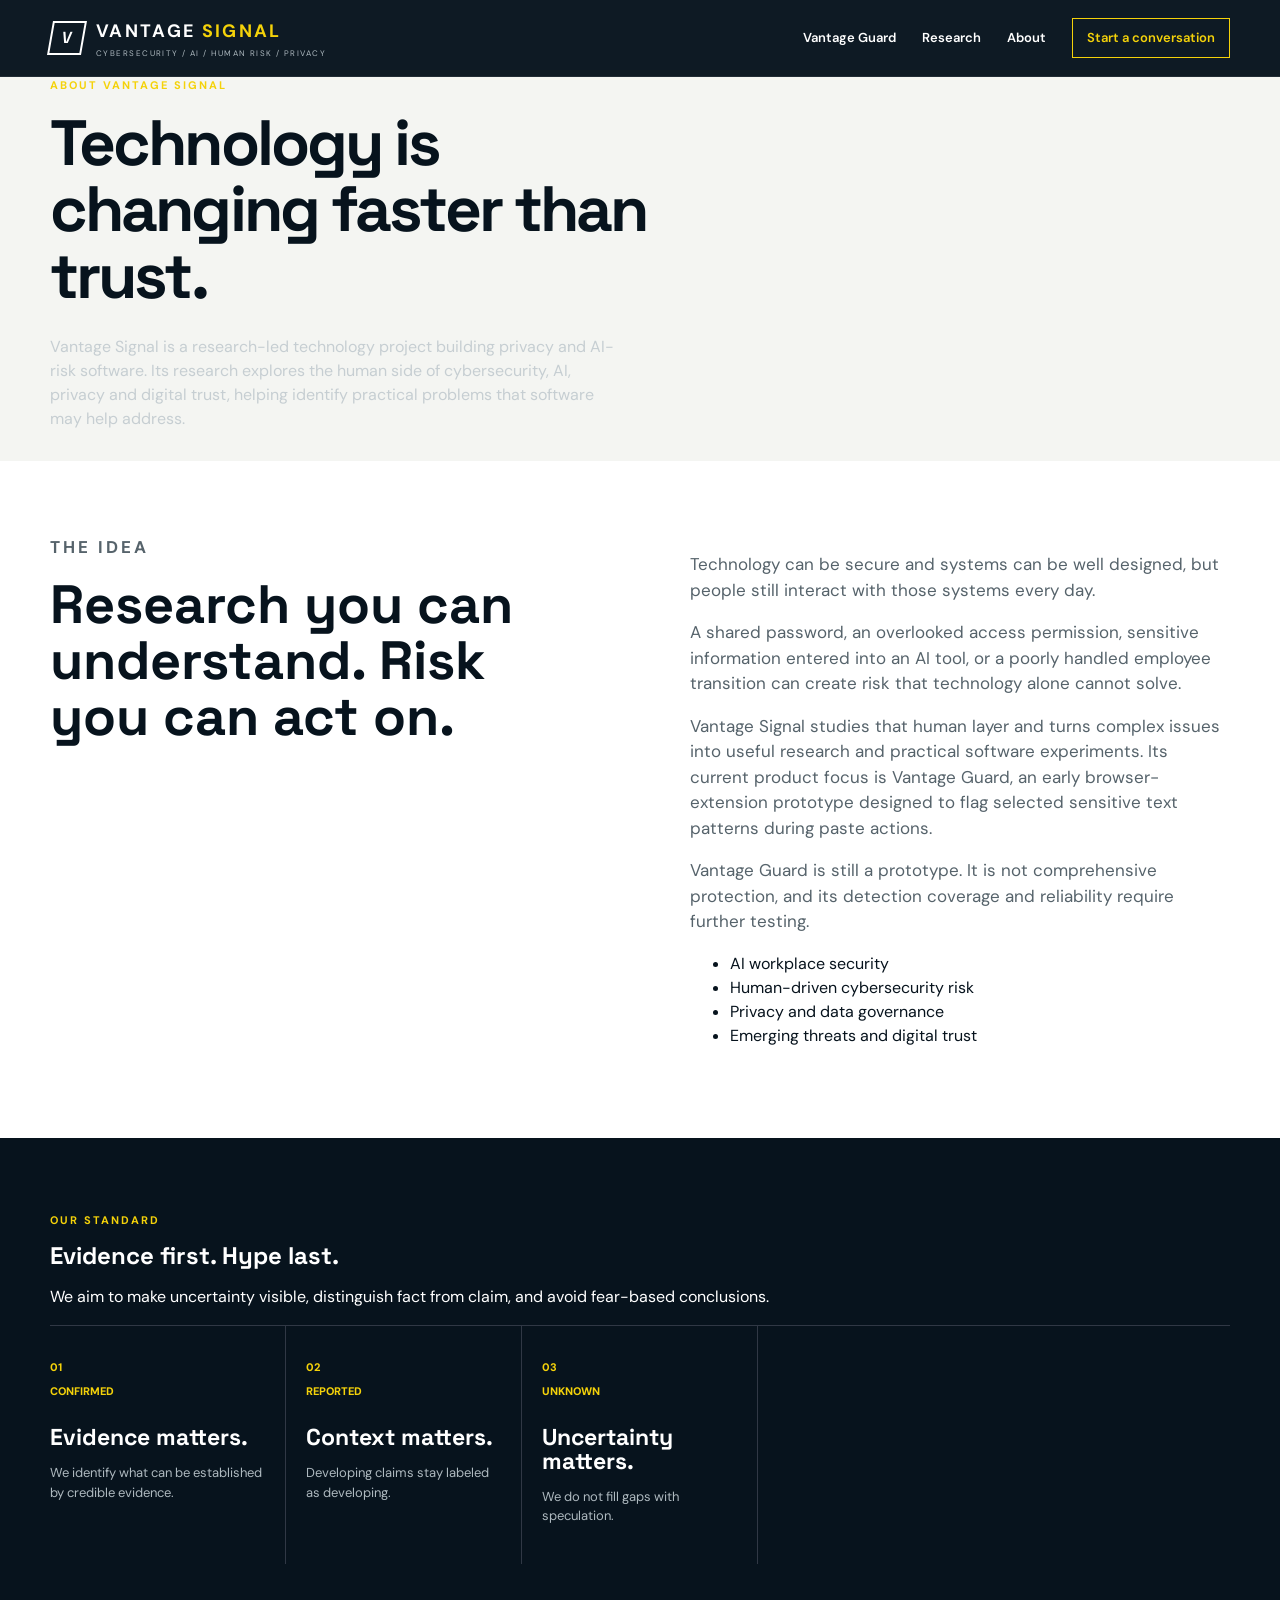
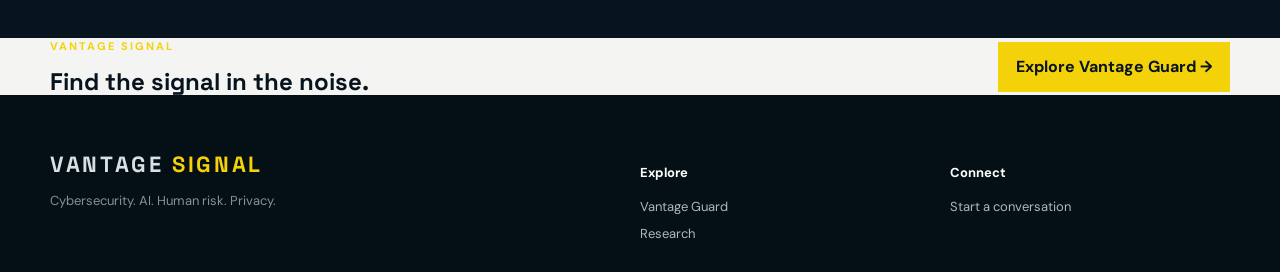
==== commit 825323cd: "Align navigation with Vantage Guard product focus" ====
--- a/about.html
+++ b/about.html
@@ -1 +1 @@
-<!DOCTYPE html><html lang="en"><head><meta charset="UTF-8"><meta name="viewport" content="width=device-width, initial-scale=1.0"><title>About | Vantage Signal</title><link rel="stylesheet" href="styles.css"><link rel="stylesheet" href="v3.css"></head><body><header class="site-header"><div class="container nav-wrap"><a class="brand" href="index.html"><span class="brand-mark">V</span><span><strong>VANTAGE <em>SIGNAL</em></strong><small>CYBERSECURITY / AI / HUMAN RISK / PRIVACY</small></span></a><nav class="nav"><a href="services.html">Services</a><a href="research.html">Research</a><a href="about.html">About</a><a class="nav-button" href="contact.html">Start a conversation</a></nav></div></header><main><section class="library-hero"><div class="container"><p class="eyebrow">ABOUT VANTAGE SIGNAL</p><h1>Technology is changing faster than trust.</h1><p class="lede">Vantage Signal is a research-led technology project building privacy and AI-risk software. Its research explores the human side of cybersecurity, AI, privacy and digital trust, helping identify practical problems that software may help address.</p></div></section><section class="section about"><div class="container about-grid"><div><p class="eyebrow">THE IDEA</p><h2>Research you can understand. Risk you can act on.</h2></div><div><p>Technology can be secure and systems can be well designed, but people still interact with those systems every day.</p><p>A shared password, an overlooked access permission, sensitive information entered into an AI tool, or a poorly handled employee transition can create risk that technology alone cannot solve.</p><p>Vantage Signal studies that human layer and turns complex issues into useful research and practical software experiments. Its current product focus is Vantage Guard, an early browser-extension prototype designed to flag selected sensitive text patterns during paste actions.</p><p>Vantage Guard is still a prototype. It is not comprehensive protection, and its detection coverage and reliability require further testing.</p><ul><li>AI workplace security</li><li>Human-driven cybersecurity risk</li><li>Privacy and data governance</li><li>Emerging threats and digital trust</li></ul></div></div></section><section class="section methodology"><div class="container"><div class="method-head"><div><p class="eyebrow">OUR STANDARD</p><h2>Evidence first. Hype last.</h2></div><p>We aim to make uncertainty visible, distinguish fact from claim, and avoid fear-based conclusions.</p></div><div class="method-grid"><div class="method-step method-dark"><span>01</span><div><span>CONFIRMED</span><h3>Evidence matters.</h3><p>We identify what can be established by credible evidence.</p></div></div><div class="method-step"><span>02</span><div><span>REPORTED</span><h3>Context matters.</h3><p>Developing claims stay labeled as developing.</p></div></div><div class="method-step"><span>03</span><div><span>UNKNOWN</span><h3>Uncertainty matters.</h3><p>We do not fill gaps with speculation.</p></div></div></div></div></section><section class="library-cta"><div class="container organization-cta-wrap"><div><p class="eyebrow">VANTAGE SIGNAL</p><h2>Find the signal in the noise.</h2></div><a class="primary-button" href="services.html">Explore Vantage Guard →</a></div></section></main><footer class="footer"><div class="container footer-grid"><div><div class="footer-brand">VANTAGE <span>SIGNAL</span></div><p>Cybersecurity. AI. Human risk. Privacy.</p></div><div><p class="footer-label">Explore</p><a href="services.html">Services</a><a href="research.html">Research</a></div><div><p class="footer-label">Connect</p><a href="contact.html">Start a conversation</a></div></div></footer></body></html>+<!DOCTYPE html><html lang="en"><head><meta charset="UTF-8"><meta name="viewport" content="width=device-width, initial-scale=1.0"><title>About | Vantage Signal</title><link rel="stylesheet" href="styles.css"><link rel="stylesheet" href="v3.css"></head><body><header class="site-header"><div class="container nav-wrap"><a class="brand" href="index.html"><span class="brand-mark">V</span><span><strong>VANTAGE <em>SIGNAL</em></strong><small>CYBERSECURITY / AI / HUMAN RISK / PRIVACY</small></span></a><nav class="nav"><a href="services.html">Vantage Guard</a><a href="research.html">Research</a><a href="about.html">About</a><a class="nav-button" href="contact.html">Start a conversation</a></nav></div></header><main><section class="library-hero"><div class="container"><p class="eyebrow">ABOUT VANTAGE SIGNAL</p><h1>Technology is changing faster than trust.</h1><p class="lede">Vantage Signal is a research-led technology project building privacy and AI-risk software. Its research explores the human side of cybersecurity, AI, privacy and digital trust, helping identify practical problems that software may help address.</p></div></section><section class="section about"><div class="container about-grid"><div><p class="eyebrow">THE IDEA</p><h2>Research you can understand. Risk you can act on.</h2></div><div><p>Technology can be secure and systems can be well designed, but people still interact with those systems every day.</p><p>A shared password, an overlooked access permission, sensitive information entered into an AI tool, or a poorly handled employee transition can create risk that technology alone cannot solve.</p><p>Vantage Signal studies that human layer and turns complex issues into useful research and practical software experiments. Its current product focus is Vantage Guard, an early browser-extension prototype designed to flag selected sensitive text patterns during paste actions.</p><p>Vantage Guard is still a prototype. It is not comprehensive protection, and its detection coverage and reliability require further testing.</p><ul><li>AI workplace security</li><li>Human-driven cybersecurity risk</li><li>Privacy and data governance</li><li>Emerging threats and digital trust</li></ul></div></div></section><section class="section methodology"><div class="container"><div class="method-head"><div><p class="eyebrow">OUR STANDARD</p><h2>Evidence first. Hype last.</h2></div><p>We aim to make uncertainty visible, distinguish fact from claim, and avoid fear-based conclusions.</p></div><div class="method-grid"><div class="method-step method-dark"><span>01</span><div><span>CONFIRMED</span><h3>Evidence matters.</h3><p>We identify what can be established by credible evidence.</p></div></div><div class="method-step"><span>02</span><div><span>REPORTED</span><h3>Context matters.</h3><p>Developing claims stay labeled as developing.</p></div></div><div class="method-step"><span>03</span><div><span>UNKNOWN</span><h3>Uncertainty matters.</h3><p>We do not fill gaps with speculation.</p></div></div></div></div></section><section class="library-cta"><div class="container organization-cta-wrap"><div><p class="eyebrow">VANTAGE SIGNAL</p><h2>Find the signal in the noise.</h2></div><a class="primary-button" href="services.html">Explore Vantage Guard →</a></div></section></main><footer class="footer"><div class="container footer-grid"><div><div class="footer-brand">VANTAGE <span>SIGNAL</span></div><p>Cybersecurity. AI. Human risk. Privacy.</p></div><div><p class="footer-label">Explore</p><a href="services.html">Vantage Guard</a><a href="research.html">Research</a></div><div><p class="footer-label">Connect</p><a href="contact.html">Start a conversation</a></div></div></footer></body></html>
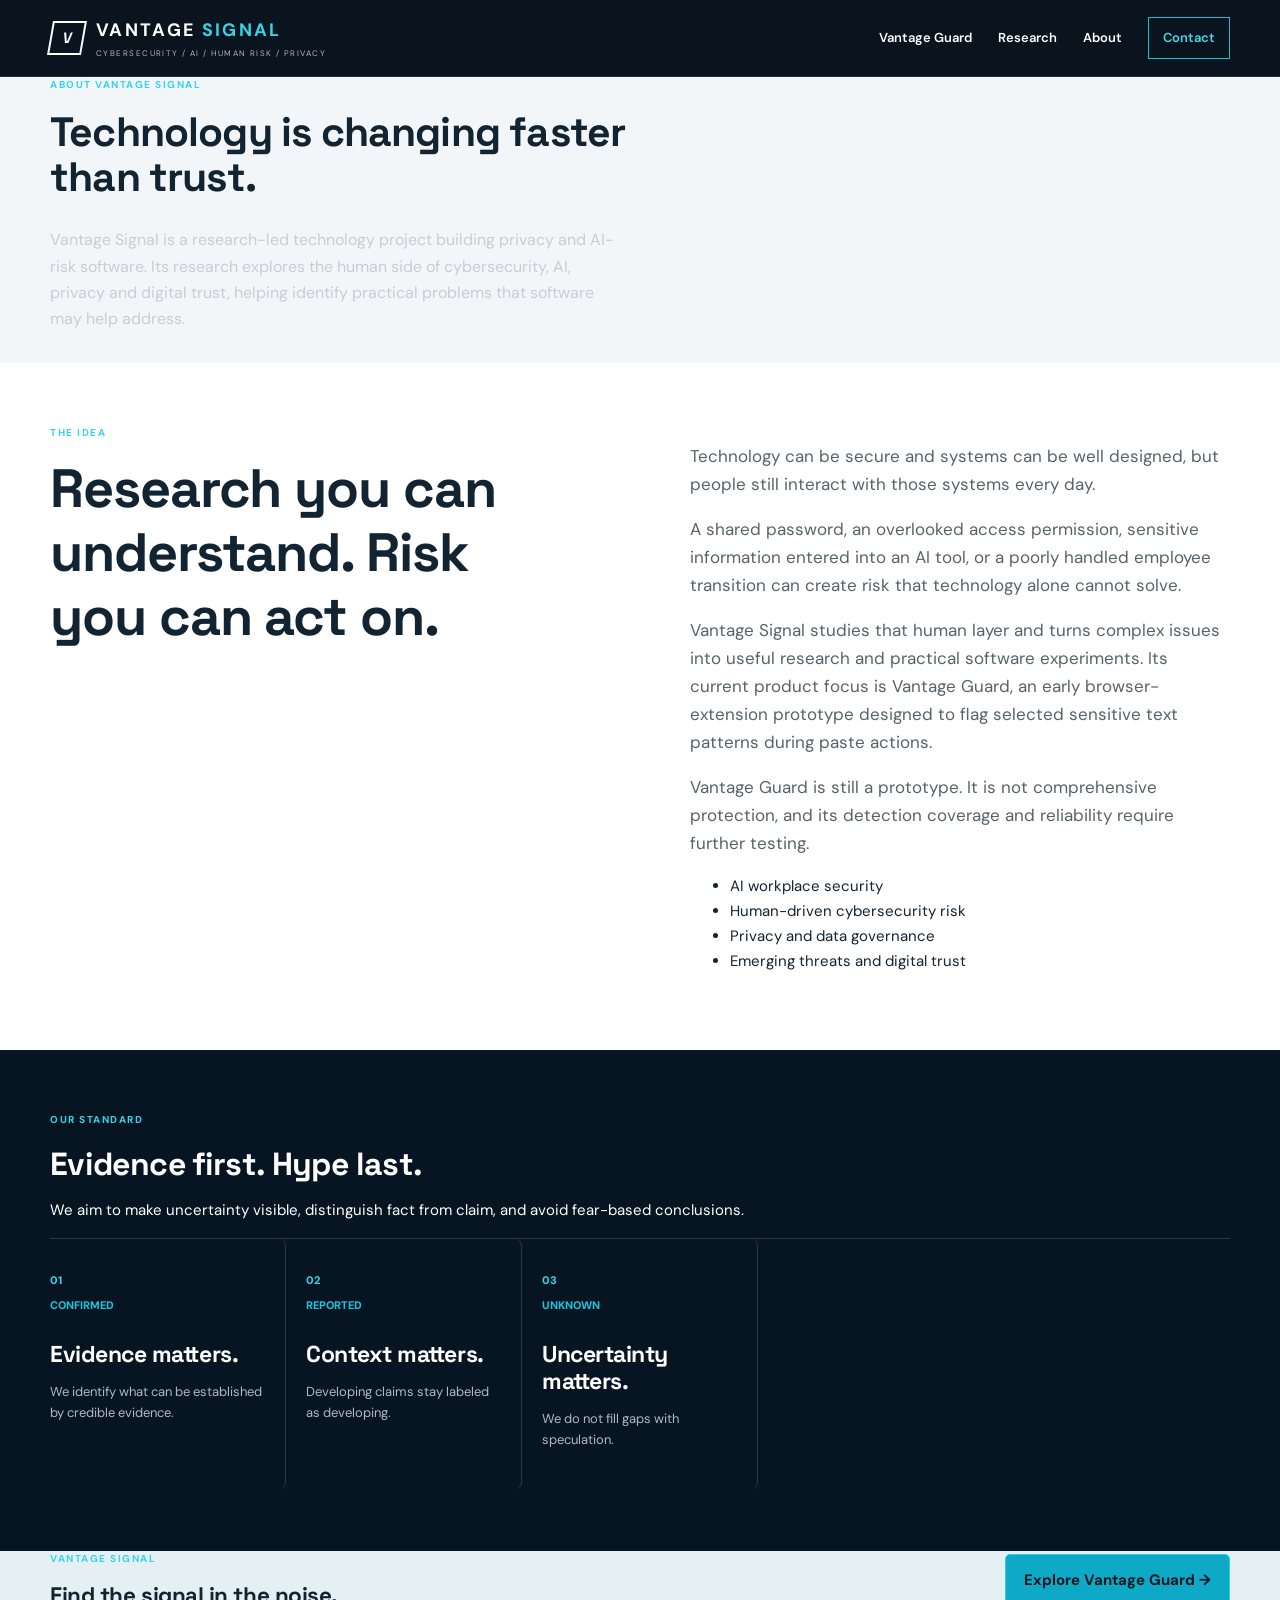
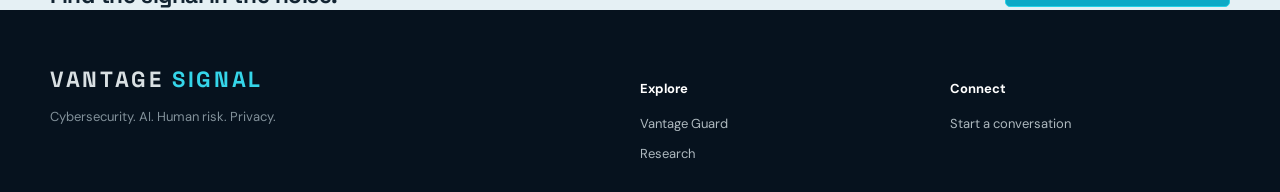
==== commit 6882c74f: "Apply visual refresh and add Investigator software concept" ====
--- a/about.html
+++ b/about.html
@@ -1 +1 @@
-<!DOCTYPE html><html lang="en"><head><meta charset="UTF-8"><meta name="viewport" content="width=device-width, initial-scale=1.0"><title>About | Vantage Signal</title><link rel="stylesheet" href="styles.css"><link rel="stylesheet" href="v3.css"></head><body><header class="site-header"><div class="container nav-wrap"><a class="brand" href="index.html"><span class="brand-mark">V</span><span><strong>VANTAGE <em>SIGNAL</em></strong><small>CYBERSECURITY / AI / HUMAN RISK / PRIVACY</small></span></a><nav class="nav"><a href="services.html">Vantage Guard</a><a href="research.html">Research</a><a href="about.html">About</a><a class="nav-button" href="contact.html">Start a conversation</a></nav></div></header><main><section class="library-hero"><div class="container"><p class="eyebrow">ABOUT VANTAGE SIGNAL</p><h1>Technology is changing faster than trust.</h1><p class="lede">Vantage Signal is a research-led technology project building privacy and AI-risk software. Its research explores the human side of cybersecurity, AI, privacy and digital trust, helping identify practical problems that software may help address.</p></div></section><section class="section about"><div class="container about-grid"><div><p class="eyebrow">THE IDEA</p><h2>Research you can understand. Risk you can act on.</h2></div><div><p>Technology can be secure and systems can be well designed, but people still interact with those systems every day.</p><p>A shared password, an overlooked access permission, sensitive information entered into an AI tool, or a poorly handled employee transition can create risk that technology alone cannot solve.</p><p>Vantage Signal studies that human layer and turns complex issues into useful research and practical software experiments. Its current product focus is Vantage Guard, an early browser-extension prototype designed to flag selected sensitive text patterns during paste actions.</p><p>Vantage Guard is still a prototype. It is not comprehensive protection, and its detection coverage and reliability require further testing.</p><ul><li>AI workplace security</li><li>Human-driven cybersecurity risk</li><li>Privacy and data governance</li><li>Emerging threats and digital trust</li></ul></div></div></section><section class="section methodology"><div class="container"><div class="method-head"><div><p class="eyebrow">OUR STANDARD</p><h2>Evidence first. Hype last.</h2></div><p>We aim to make uncertainty visible, distinguish fact from claim, and avoid fear-based conclusions.</p></div><div class="method-grid"><div class="method-step method-dark"><span>01</span><div><span>CONFIRMED</span><h3>Evidence matters.</h3><p>We identify what can be established by credible evidence.</p></div></div><div class="method-step"><span>02</span><div><span>REPORTED</span><h3>Context matters.</h3><p>Developing claims stay labeled as developing.</p></div></div><div class="method-step"><span>03</span><div><span>UNKNOWN</span><h3>Uncertainty matters.</h3><p>We do not fill gaps with speculation.</p></div></div></div></div></section><section class="library-cta"><div class="container organization-cta-wrap"><div><p class="eyebrow">VANTAGE SIGNAL</p><h2>Find the signal in the noise.</h2></div><a class="primary-button" href="services.html">Explore Vantage Guard →</a></div></section></main><footer class="footer"><div class="container footer-grid"><div><div class="footer-brand">VANTAGE <span>SIGNAL</span></div><p>Cybersecurity. AI. Human risk. Privacy.</p></div><div><p class="footer-label">Explore</p><a href="services.html">Vantage Guard</a><a href="research.html">Research</a></div><div><p class="footer-label">Connect</p><a href="contact.html">Start a conversation</a></div></div></footer></body></html>+<!DOCTYPE html><html lang="en"><head><meta charset="UTF-8"><meta name="viewport" content="width=device-width, initial-scale=1.0"><title>About | Vantage Signal</title><link rel="stylesheet" href="styles.css"><link rel="stylesheet" href="v3.css"><link rel="stylesheet" href="brand-refresh.css"></head><body><header class="site-header"><div class="container nav-wrap"><a class="brand" href="index.html"><span class="brand-mark">V</span><span><strong>VANTAGE <em>SIGNAL</em></strong><small>CYBERSECURITY / AI / HUMAN RISK / PRIVACY</small></span></a><nav class="nav"><a href="services.html">Vantage Guard</a><a href="research.html">Research</a><a href="about.html">About</a><a class="nav-button" href="contact.html">Contact</a></nav></div></header><main><section class="library-hero"><div class="container"><p class="eyebrow">ABOUT VANTAGE SIGNAL</p><h1>Technology is changing faster than trust.</h1><p class="lede">Vantage Signal is a research-led technology project building privacy and AI-risk software. Its research explores the human side of cybersecurity, AI, privacy and digital trust, helping identify practical problems that software may help address.</p></div></section><section class="section about"><div class="container about-grid"><div><p class="eyebrow">THE IDEA</p><h2>Research you can understand. Risk you can act on.</h2></div><div><p>Technology can be secure and systems can be well designed, but people still interact with those systems every day.</p><p>A shared password, an overlooked access permission, sensitive information entered into an AI tool, or a poorly handled employee transition can create risk that technology alone cannot solve.</p><p>Vantage Signal studies that human layer and turns complex issues into useful research and practical software experiments. Its current product focus is Vantage Guard, an early browser-extension prototype designed to flag selected sensitive text patterns during paste actions.</p><p>Vantage Guard is still a prototype. It is not comprehensive protection, and its detection coverage and reliability require further testing.</p><ul><li>AI workplace security</li><li>Human-driven cybersecurity risk</li><li>Privacy and data governance</li><li>Emerging threats and digital trust</li></ul></div></div></section><section class="section methodology"><div class="container"><div class="method-head"><div><p class="eyebrow">OUR STANDARD</p><h2>Evidence first. Hype last.</h2></div><p>We aim to make uncertainty visible, distinguish fact from claim, and avoid fear-based conclusions.</p></div><div class="method-grid"><div class="method-step method-dark"><span>01</span><div><span>CONFIRMED</span><h3>Evidence matters.</h3><p>We identify what can be established by credible evidence.</p></div></div><div class="method-step"><span>02</span><div><span>REPORTED</span><h3>Context matters.</h3><p>Developing claims stay labeled as developing.</p></div></div><div class="method-step"><span>03</span><div><span>UNKNOWN</span><h3>Uncertainty matters.</h3><p>We do not fill gaps with speculation.</p></div></div></div></div></section><section class="library-cta"><div class="container organization-cta-wrap"><div><p class="eyebrow">VANTAGE SIGNAL</p><h2>Find the signal in the noise.</h2></div><a class="primary-button" href="services.html">Explore Vantage Guard →</a></div></section></main><footer class="footer"><div class="container footer-grid"><div><div class="footer-brand">VANTAGE <span>SIGNAL</span></div><p>Cybersecurity. AI. Human risk. Privacy.</p></div><div><p class="footer-label">Explore</p><a href="services.html">Vantage Guard</a><a href="research.html">Research</a></div><div><p class="footer-label">Connect</p><a href="contact.html">Start a conversation</a></div></div></footer></body></html>
--- a/brand-refresh.css
+++ b/brand-refresh.css
@@ -0,0 +1,36 @@
+/* Vantage Signal visual refresh: deep navy, cyan, slate; no yellow accents. */
+:root{--ink:#071522;--ink-2:#0b2030;--paper:#f2f6f8;--white:#fff;--muted:#627482;--line:#d4e0e6;--yellow:#19c5df;--yellow-soft:#d9f7fb;--accent:#19c5df;--accent-soft:#d9f7fb}
+body{background:var(--paper);color:#122432;font-size:15px;line-height:1.65}
+.site-header{background:rgba(5,16,27,.98);border-bottom-color:rgba(69,202,226,.18)}
+.brand em,.nav a:hover,.eyebrow,.category,.path-code,.method-step>span,.footer-brand span{color:#35d5e9!important}
+.nav-button{border-color:#1bbbd5!important;color:#4ad8e9!important}
+.primary-button{background:#0da9c6!important;border:1px solid #24d1e6!important;color:#041722!important;border-radius:5px!important}
+.primary-button:hover{background:#4dd9e9!important}
+.text-link,.path-link{color:#23c7df}
+.hero-section{background:radial-gradient(ellipse at 75% 40%,rgba(0,145,190,.15),transparent 44%),#071522}
+.hero-grid{min-height:460px!important;grid-template-columns:.92fr 1.08fr!important;align-items:stretch}
+.hero-section .hero-copy{padding:56px 35px 52px 0!important}
+.hero-section .hero-copy h1{font-size:clamp(34px,3.2vw,44px)!important;line-height:1.13!important;letter-spacing:-.025em!important;max-width:520px!important}
+.hero-section .lede{font-size:16px!important;max-width:520px}
+.hero-media{display:flex;align-items:center;justify-content:center;min-height:360px;padding:30px 0}
+.hero-media img{width:100%;height:370px;object-fit:cover;border:1px solid rgba(48,207,231,.25);border-radius:7px;box-shadow:0 20px 70px rgba(0,0,0,.25)}
+.eyebrow{font-size:10px!important;letter-spacing:.15em}
+.lede{font-size:16px!important;line-height:1.65!important}
+h1,h2,h3{line-height:1.18!important;letter-spacing:-.02em!important}
+.library-hero h1,.hero h1{font-size:clamp(34px,3.2vw,44px)!important;line-height:1.12!important}
+.path-intro h2,.feature-copy h2,.services-home .section-heading h2,.methodology .section-heading h2,.trust-grid h2,.organization-cta h2,.method-head h2{font-size:clamp(26px,2.5vw,34px)!important;line-height:1.2!important;letter-spacing:-.02em!important}
+.path-card h3,.service-card h3{font-size:22px!important;line-height:1.25!important;margin-top:30px!important}
+.feature-big{font-size:clamp(48px,5.5vw,76px)!important}
+.split-paths{background:#eaf1f4!important}
+.path-card{border-radius:7px!important;min-height:350px!important;box-shadow:0 6px 22px rgba(10,37,54,.04)}
+.path-card-dark{background:#0b2030!important}
+.dark-section,.featured-investigation{background:#071522!important}
+.feature-visual{background:linear-gradient(145deg,#0b2030,#102f42)!important;border-color:#1b566b!important;box-shadow:10px 10px 0 #06111a!important}
+.method-step,.library-card,.contact-card,.service-card{border-radius:7px!important}
+.organization-cta,.library-cta{background:#e5f0f4!important}
+.scope-note{border-left:3px solid #19c5df!important;background:rgba(25,197,223,.07)!important;padding:12px 16px!important}
+.footer{background:#06121e!important}
+.footer-bottom{border-top-color:rgba(80,192,213,.2)!important}
+section.section{padding-top:62px;padding-bottom:62px}
+@media(max-width:900px){.hero-grid{grid-template-columns:1fr!important}.hero-section .hero-copy{padding:50px 0 20px!important}.hero-media{min-height:250px;padding:10px 0 35px}.hero-media img{height:280px}.path-intro h2,.feature-copy h2,.services-home .section-heading h2,.methodology .section-heading h2,.trust-grid h2,.organization-cta h2,.method-head h2{font-size:30px!important}}
+@media(max-width:600px){body{font-size:14px}.hero-section .hero-copy h1{font-size:34px!important}.library-hero h1{font-size:32px!important}.path-card h3{font-size:21px!important}.hero-media img{height:230px}.path-grid{grid-template-columns:1fr}.container{width:min(100% - 32px,1180px)}}
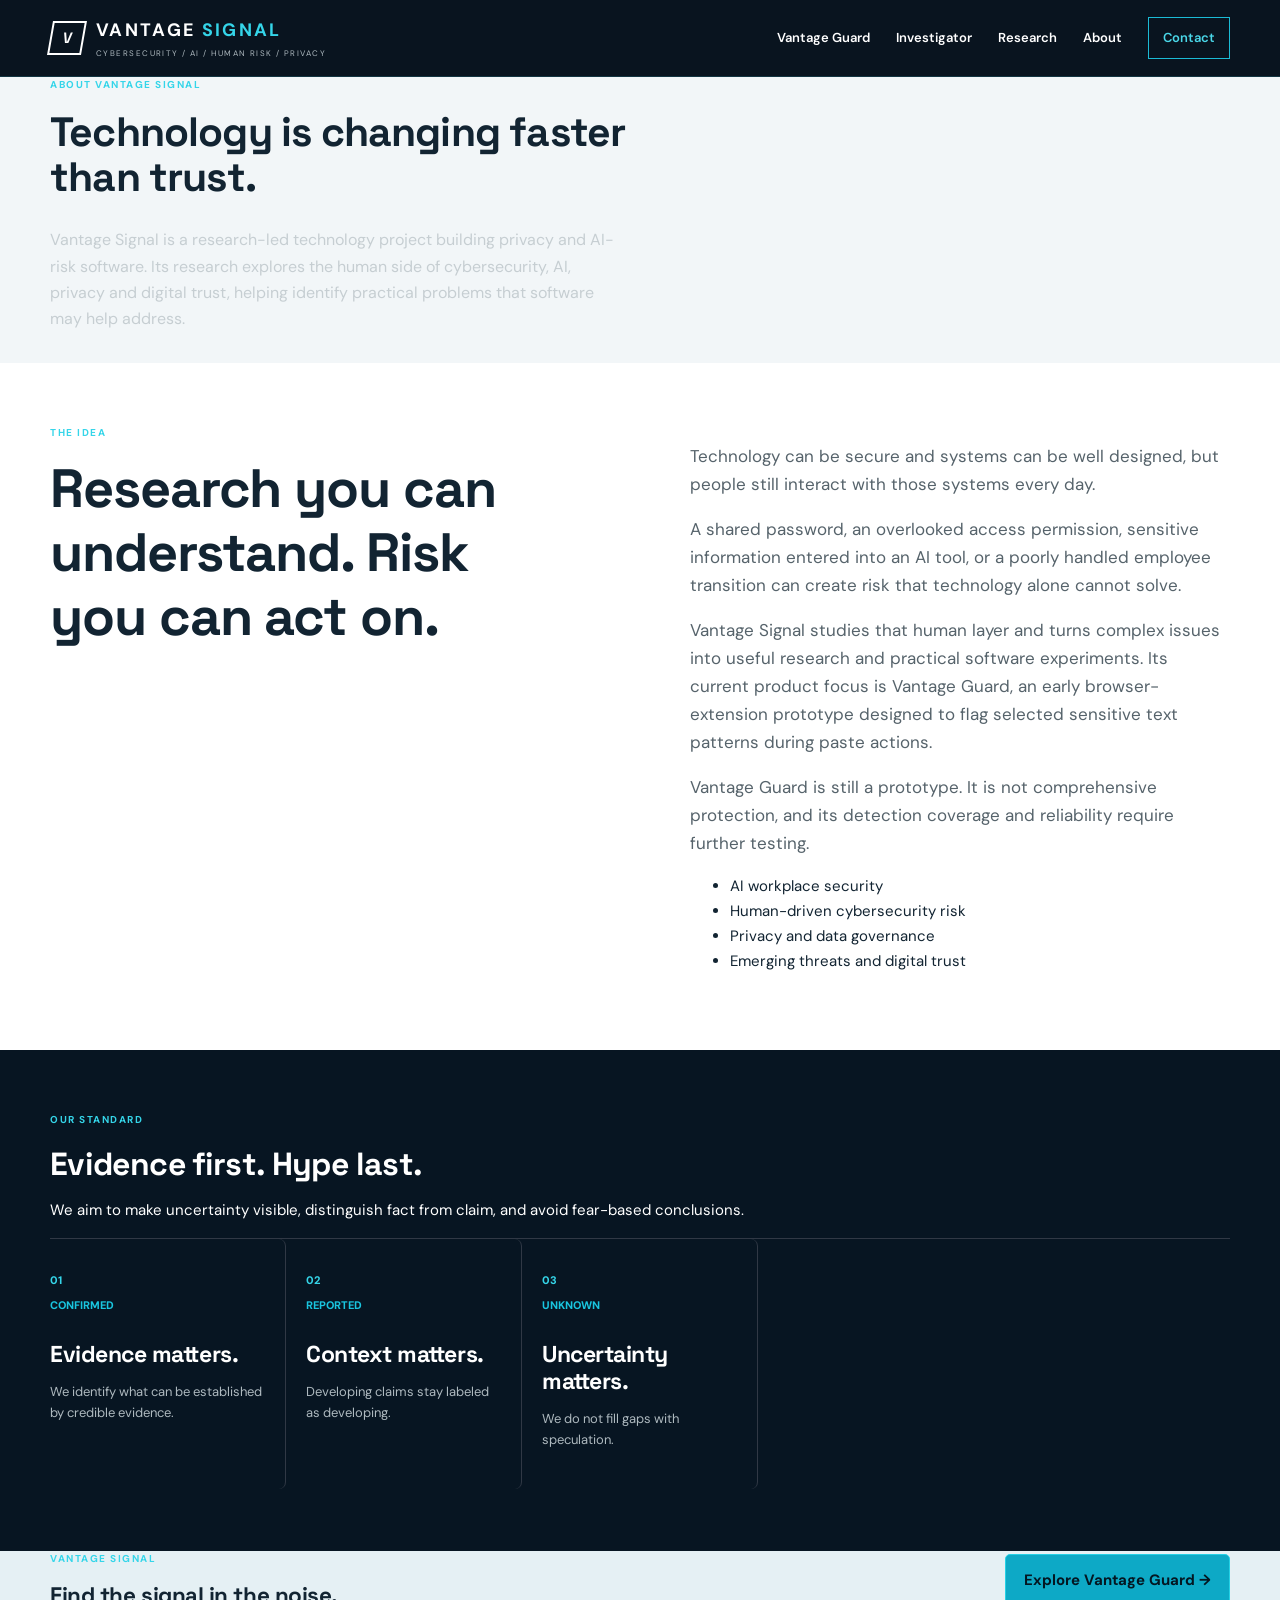
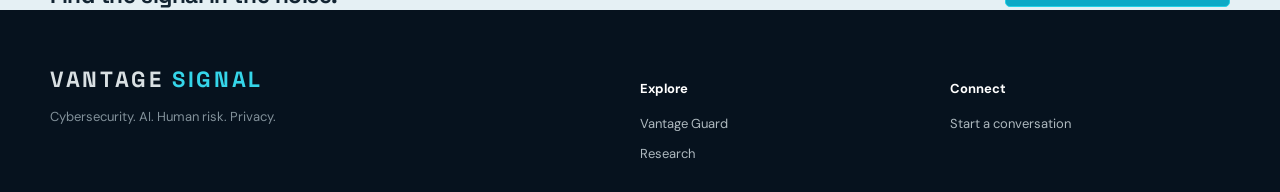
==== commit 6d241a01: "Add Investigator concept to primary navigation" ====
--- a/about.html
+++ b/about.html
@@ -1 +1 @@
-<!DOCTYPE html><html lang="en"><head><meta charset="UTF-8"><meta name="viewport" content="width=device-width, initial-scale=1.0"><title>About | Vantage Signal</title><link rel="stylesheet" href="styles.css"><link rel="stylesheet" href="v3.css"><link rel="stylesheet" href="brand-refresh.css"></head><body><header class="site-header"><div class="container nav-wrap"><a class="brand" href="index.html"><span class="brand-mark">V</span><span><strong>VANTAGE <em>SIGNAL</em></strong><small>CYBERSECURITY / AI / HUMAN RISK / PRIVACY</small></span></a><nav class="nav"><a href="services.html">Vantage Guard</a><a href="research.html">Research</a><a href="about.html">About</a><a class="nav-button" href="contact.html">Contact</a></nav></div></header><main><section class="library-hero"><div class="container"><p class="eyebrow">ABOUT VANTAGE SIGNAL</p><h1>Technology is changing faster than trust.</h1><p class="lede">Vantage Signal is a research-led technology project building privacy and AI-risk software. Its research explores the human side of cybersecurity, AI, privacy and digital trust, helping identify practical problems that software may help address.</p></div></section><section class="section about"><div class="container about-grid"><div><p class="eyebrow">THE IDEA</p><h2>Research you can understand. Risk you can act on.</h2></div><div><p>Technology can be secure and systems can be well designed, but people still interact with those systems every day.</p><p>A shared password, an overlooked access permission, sensitive information entered into an AI tool, or a poorly handled employee transition can create risk that technology alone cannot solve.</p><p>Vantage Signal studies that human layer and turns complex issues into useful research and practical software experiments. Its current product focus is Vantage Guard, an early browser-extension prototype designed to flag selected sensitive text patterns during paste actions.</p><p>Vantage Guard is still a prototype. It is not comprehensive protection, and its detection coverage and reliability require further testing.</p><ul><li>AI workplace security</li><li>Human-driven cybersecurity risk</li><li>Privacy and data governance</li><li>Emerging threats and digital trust</li></ul></div></div></section><section class="section methodology"><div class="container"><div class="method-head"><div><p class="eyebrow">OUR STANDARD</p><h2>Evidence first. Hype last.</h2></div><p>We aim to make uncertainty visible, distinguish fact from claim, and avoid fear-based conclusions.</p></div><div class="method-grid"><div class="method-step method-dark"><span>01</span><div><span>CONFIRMED</span><h3>Evidence matters.</h3><p>We identify what can be established by credible evidence.</p></div></div><div class="method-step"><span>02</span><div><span>REPORTED</span><h3>Context matters.</h3><p>Developing claims stay labeled as developing.</p></div></div><div class="method-step"><span>03</span><div><span>UNKNOWN</span><h3>Uncertainty matters.</h3><p>We do not fill gaps with speculation.</p></div></div></div></div></section><section class="library-cta"><div class="container organization-cta-wrap"><div><p class="eyebrow">VANTAGE SIGNAL</p><h2>Find the signal in the noise.</h2></div><a class="primary-button" href="services.html">Explore Vantage Guard →</a></div></section></main><footer class="footer"><div class="container footer-grid"><div><div class="footer-brand">VANTAGE <span>SIGNAL</span></div><p>Cybersecurity. AI. Human risk. Privacy.</p></div><div><p class="footer-label">Explore</p><a href="services.html">Vantage Guard</a><a href="research.html">Research</a></div><div><p class="footer-label">Connect</p><a href="contact.html">Start a conversation</a></div></div></footer></body></html>+<!DOCTYPE html><html lang="en"><head><meta charset="UTF-8"><meta name="viewport" content="width=device-width, initial-scale=1.0"><title>About | Vantage Signal</title><link rel="stylesheet" href="styles.css"><link rel="stylesheet" href="v3.css"><link rel="stylesheet" href="brand-refresh.css"></head><body><header class="site-header"><div class="container nav-wrap"><a class="brand" href="index.html"><span class="brand-mark">V</span><span><strong>VANTAGE <em>SIGNAL</em></strong><small>CYBERSECURITY / AI / HUMAN RISK / PRIVACY</small></span></a><nav class="nav"><a href="services.html">Vantage Guard</a><a href="investigator.html">Investigator</a><a href="research.html">Research</a><a href="about.html">About</a><a class="nav-button" href="contact.html">Contact</a></nav></div></header><main><section class="library-hero"><div class="container"><p class="eyebrow">ABOUT VANTAGE SIGNAL</p><h1>Technology is changing faster than trust.</h1><p class="lede">Vantage Signal is a research-led technology project building privacy and AI-risk software. Its research explores the human side of cybersecurity, AI, privacy and digital trust, helping identify practical problems that software may help address.</p></div></section><section class="section about"><div class="container about-grid"><div><p class="eyebrow">THE IDEA</p><h2>Research you can understand. Risk you can act on.</h2></div><div><p>Technology can be secure and systems can be well designed, but people still interact with those systems every day.</p><p>A shared password, an overlooked access permission, sensitive information entered into an AI tool, or a poorly handled employee transition can create risk that technology alone cannot solve.</p><p>Vantage Signal studies that human layer and turns complex issues into useful research and practical software experiments. Its current product focus is Vantage Guard, an early browser-extension prototype designed to flag selected sensitive text patterns during paste actions.</p><p>Vantage Guard is still a prototype. It is not comprehensive protection, and its detection coverage and reliability require further testing.</p><ul><li>AI workplace security</li><li>Human-driven cybersecurity risk</li><li>Privacy and data governance</li><li>Emerging threats and digital trust</li></ul></div></div></section><section class="section methodology"><div class="container"><div class="method-head"><div><p class="eyebrow">OUR STANDARD</p><h2>Evidence first. Hype last.</h2></div><p>We aim to make uncertainty visible, distinguish fact from claim, and avoid fear-based conclusions.</p></div><div class="method-grid"><div class="method-step method-dark"><span>01</span><div><span>CONFIRMED</span><h3>Evidence matters.</h3><p>We identify what can be established by credible evidence.</p></div></div><div class="method-step"><span>02</span><div><span>REPORTED</span><h3>Context matters.</h3><p>Developing claims stay labeled as developing.</p></div></div><div class="method-step"><span>03</span><div><span>UNKNOWN</span><h3>Uncertainty matters.</h3><p>We do not fill gaps with speculation.</p></div></div></div></div></section><section class="library-cta"><div class="container organization-cta-wrap"><div><p class="eyebrow">VANTAGE SIGNAL</p><h2>Find the signal in the noise.</h2></div><a class="primary-button" href="services.html">Explore Vantage Guard →</a></div></section></main><footer class="footer"><div class="container footer-grid"><div><div class="footer-brand">VANTAGE <span>SIGNAL</span></div><p>Cybersecurity. AI. Human risk. Privacy.</p></div><div><p class="footer-label">Explore</p><a href="services.html">Vantage Guard</a><a href="research.html">Research</a></div><div><p class="footer-label">Connect</p><a href="contact.html">Start a conversation</a></div></div></footer></body></html>
